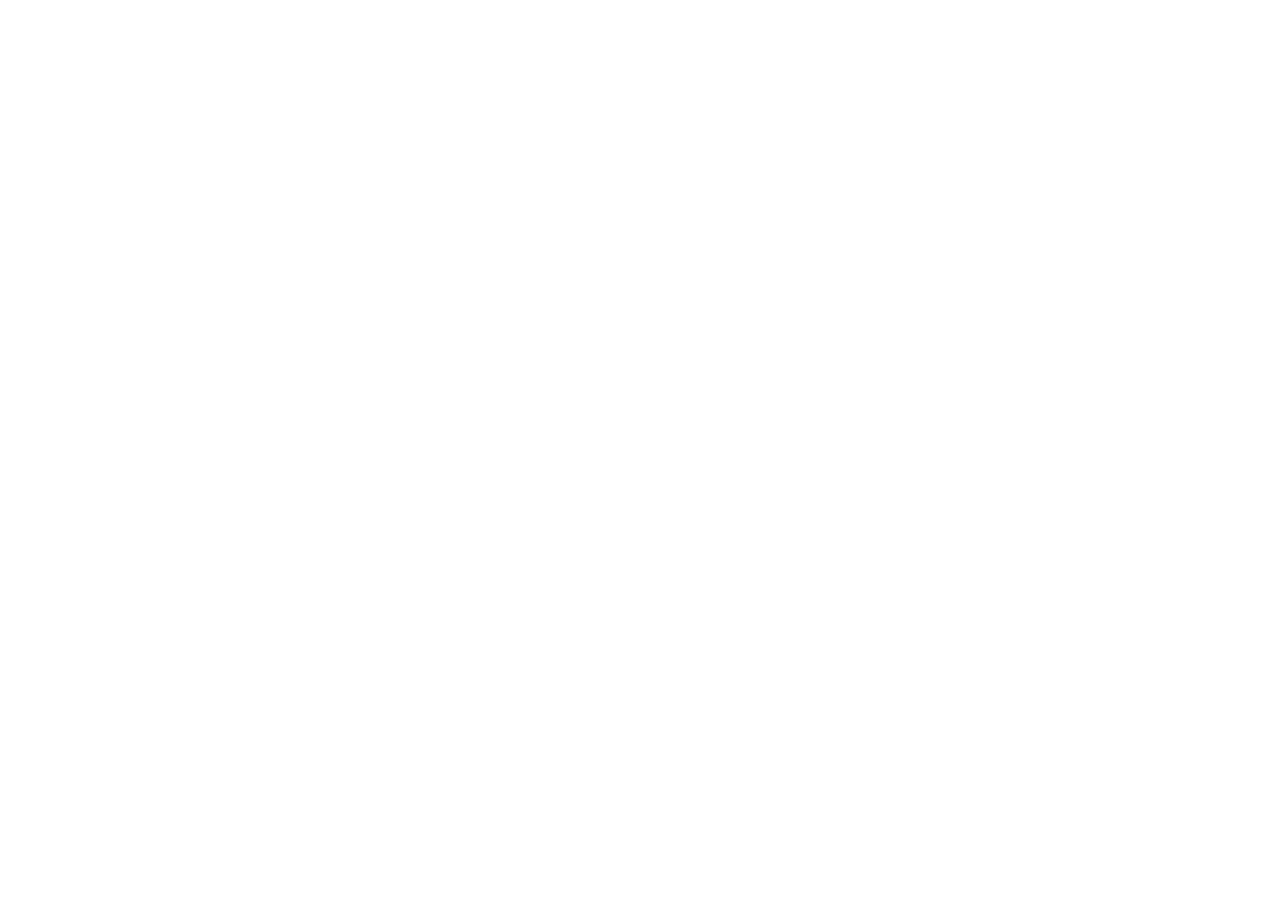
==== index.html @ 534e9201 "Initial commit" ====
<!DOCTYPE html>
<html lang="en">
<head>
  <meta charset="UTF-8">
  <meta name="viewport" content="width=device-width, initial-scale=1.0">
  <title>Aprendendo a aprender</title>
</head>
<body>
  <div class="page">
    <header class="header">

    </header>
    <main class="content">
      <section class="description">
      </section>

      <section class="digits">
      </section>

      <section class="feynman">
      </section>

      <section class="kaufman">
      </section>
    </main>
    <footer class="footer">

    </footer>
  </div>
</body>
</html>
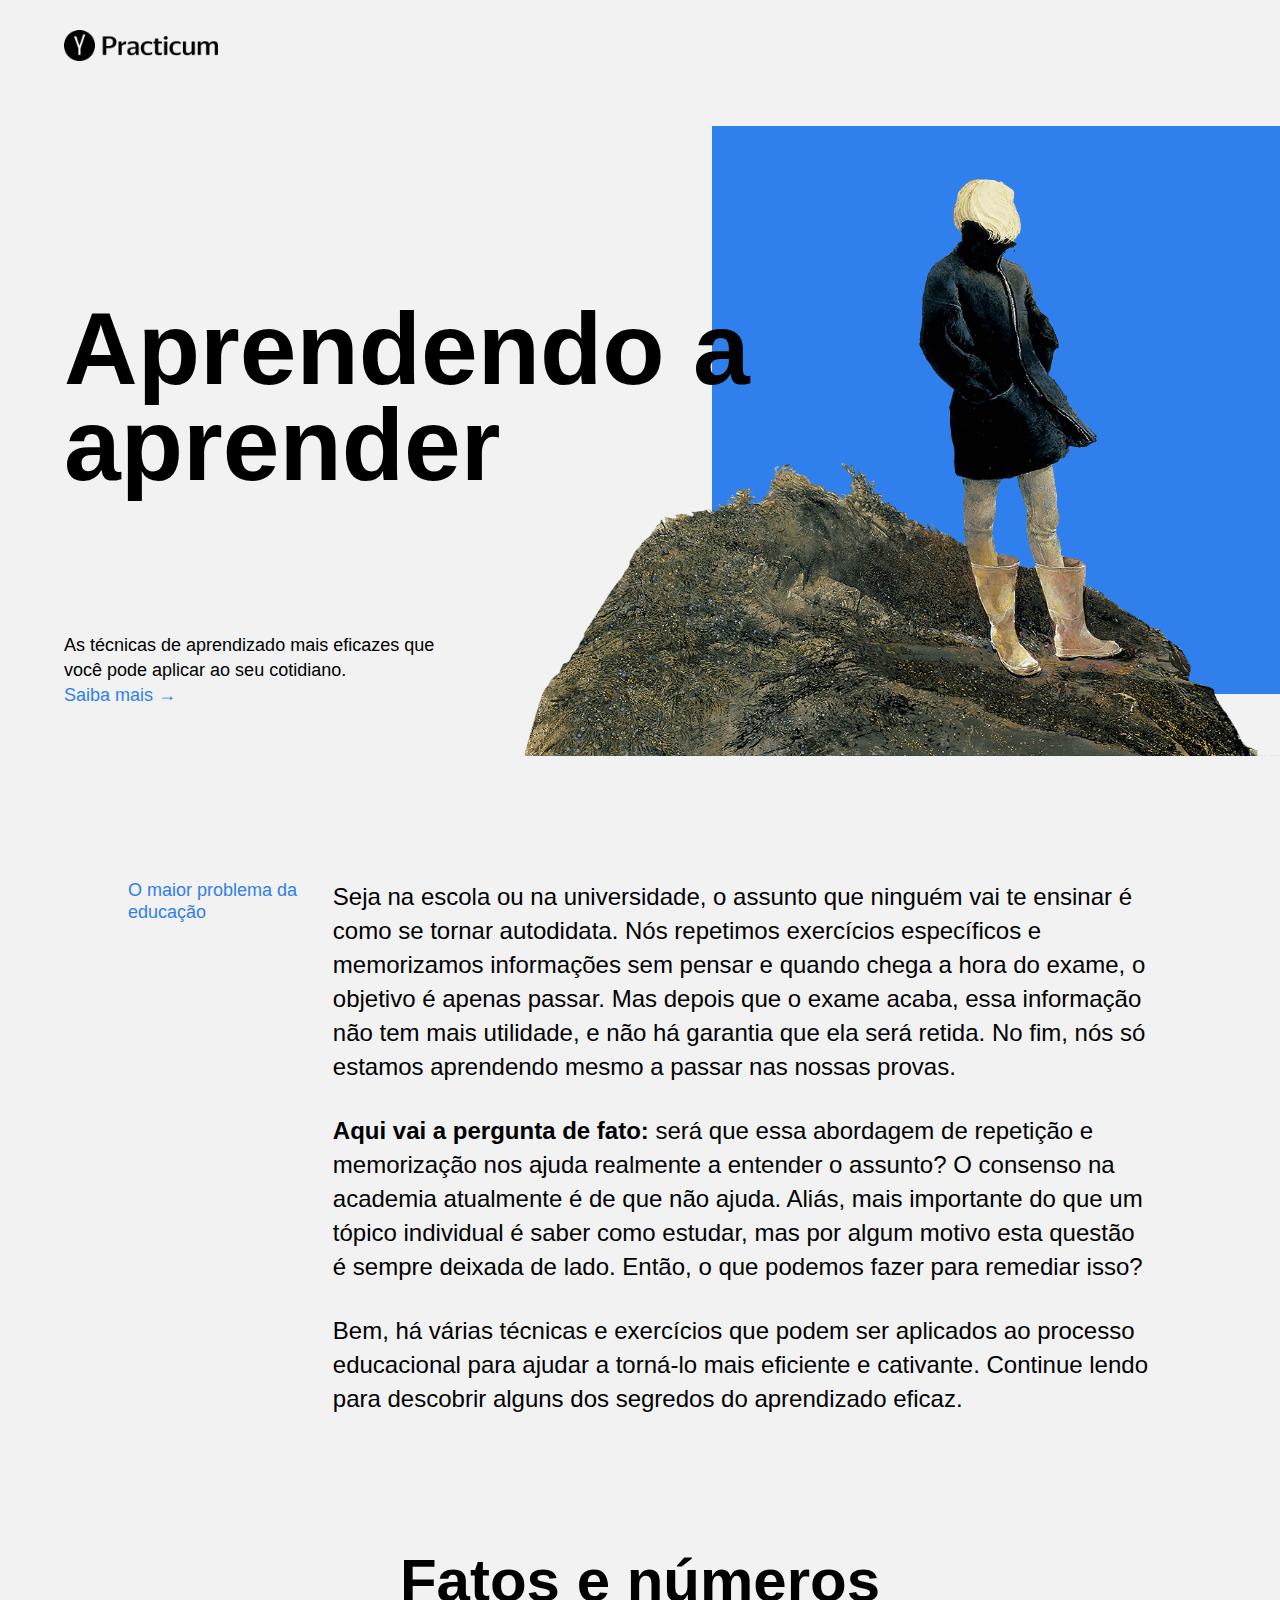
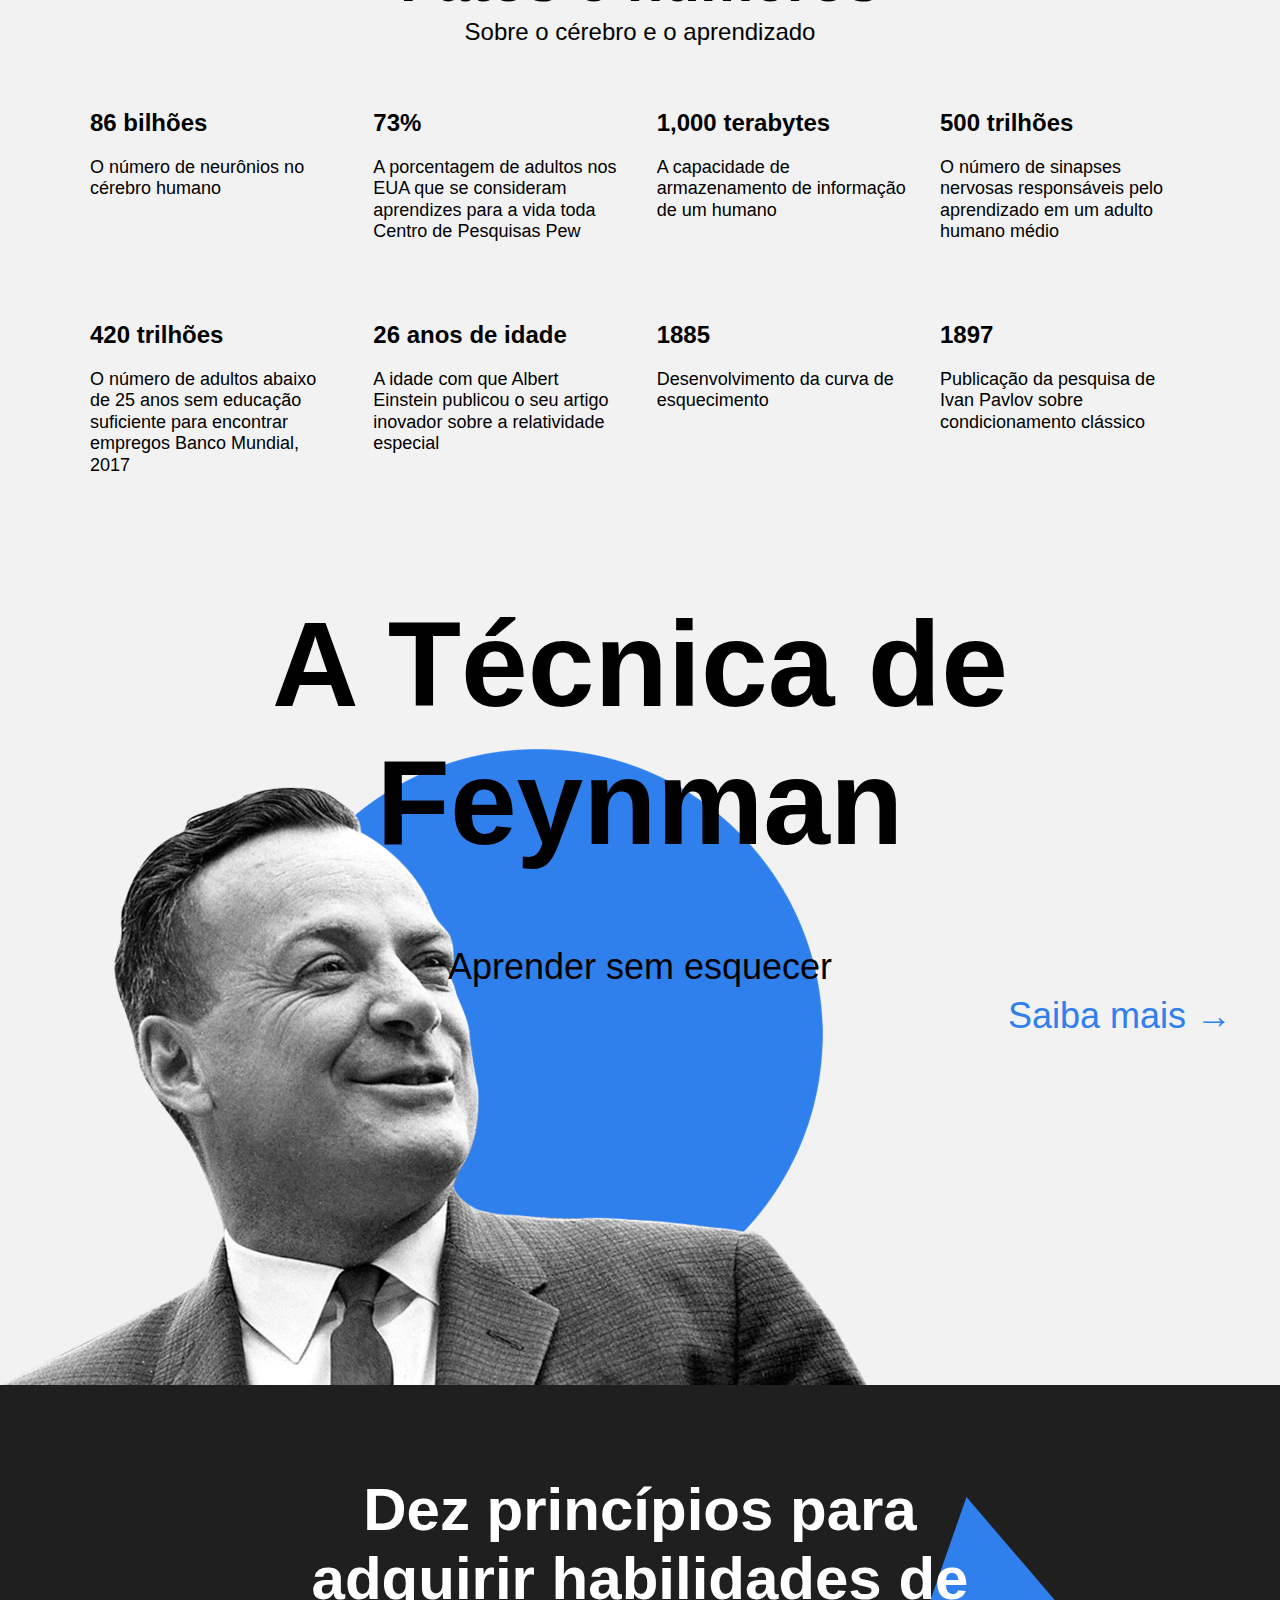
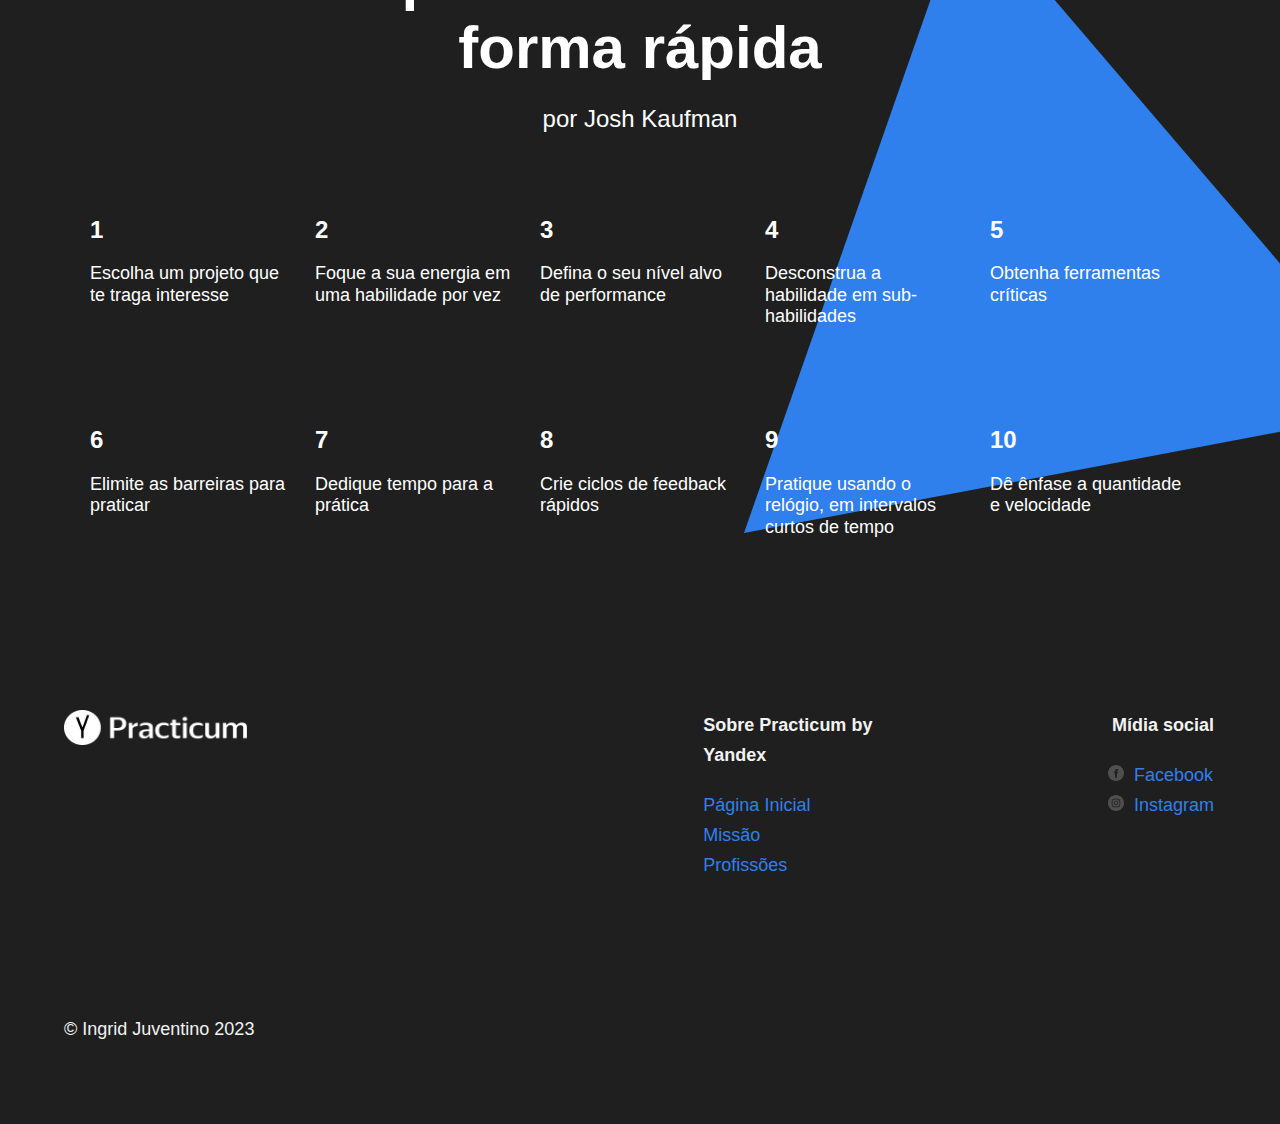
==== commit 7645ebca: "Nova atualização do meu projeto" ====
--- a/index.html
+++ b/index.html
@@ -1,30 +1,152 @@
 <!DOCTYPE html>
-<html lang="en">
+<html lang="pt-br">
 <head>
   <meta charset="UTF-8">
   <meta name="viewport" content="width=device-width, initial-scale=1.0">
+  <link rel="stylesheet" href="./styles/normalize.css">
+  <link rel="stylesheet" href="./styles/style.css">
   <title>Aprendendo a aprender</title>
 </head>
 <body>
   <div class="page">
     <header class="header">
-
+      <img class="logo logo_place_header" src="./images/logo_place_header.png" alt="logo da Practicum">
+      <h1 class="header__title">Aprendendo a aprender</h1>
+      <p class="header__subtitle">As técnicas de aprendizado mais eficazes que você pode aplicar ao seu cotidiano.<br>
+        <a href="#" class="header__link">Saiba mais &#8594;</a></p>
+      <img class="header__main-illustration" src="./images/header-image.png" alt="mulher em pe numa pedra">
+      <div class="header__square-pic"></div>
     </header>
     <main class="content">
       <section class="description">
+        <div class="two-columns">
+          <h4 class="two-columns__brief">O maior problema da educação</h4>
+          <div class="two-columns__main-text">
+            <p class="two-columns__paragraph">Seja na escola ou na universidade, o assunto que ninguém vai te ensinar é como se tornar autodidata. Nós repetimos exercícios específicos e memorizamos informações sem pensar e quando chega a hora do exame, o objetivo é apenas passar. Mas depois que o exame acaba, essa informação não tem mais utilidade, e não há garantia que ela será retida. No fim, nós só estamos aprendendo mesmo a passar nas nossas provas.</p>
+            <p class="two-columns__paragraph"><span class="two-columns__span-accent">Aqui vai a pergunta de fato:</span> será que essa abordagem de repetição e memorização nos ajuda realmente a entender o assunto? O consenso na academia atualmente é de que não ajuda. Aliás, mais importante do que um tópico individual é saber como estudar, mas por algum motivo esta questão é sempre deixada de lado. Então, o que podemos fazer para remediar isso?</p>
+            <p class="two-columns__paragraph">Bem, há várias técnicas e exercícios que podem ser aplicados ao processo educacional para ajudar a torná-lo mais eficiente e cativante. Continue lendo para descobrir alguns dos segredos do aprendizado eficaz.</p>
+          </div>
+        </div>
       </section>
 
-      <section class="digits">
+       <section class="digits">
+        <h2 class="digits__section-title">Fatos e números</h2>
+        <h3 class="digits__section-subtitle">Sobre o cérebro e o aprendizado</h3>
+        <ul class="digits__table">
+          <li class="table__cell">
+            <h3 class="table__heading">86 bilhões</h3>
+            <p class="table__text">O número de neurônios no cérebro humano</p>
+          </li>
+          <li class="table__cell">
+            <h3 class="table__heading">73%</h3>
+            <p class="table__text">A porcentagem de adultos nos EUA que se consideram aprendizes para a vida toda
+              Centro de Pesquisas Pew</p>
+          </li>
+          <li class="table__cell">
+            <h3 class="table__heading">1,000 terabytes</h3>
+            <p class="table__text">A capacidade de armazenamento de informação de um humano</p>
+          </li>
+          <li class="table__cell">
+            <h3 class="table__heading">500 trilhões</h3>
+            <p class="table__text">O número de sinapses nervosas responsáveis pelo aprendizado em um adulto humano médio</p>
+          </li>
+          <li class="table__cell">
+            <h3 class="table__heading">420 trilhões </h3>
+            <p class="table__text">O número de adultos abaixo de 25 anos sem educação suficiente para encontrar empregos
+              Banco Mundial, 2017</p>
+          </li>
+          <li class="table__cell">
+            <h3 class="table__heading">26 anos de idade</h3>
+            <p class="table__text">A idade com que Albert Einstein publicou o seu artigo inovador sobre a relatividade especial</p>
+          </li>
+          <li class="table__cell">
+            <h3 class="table__heading">1885</h3>
+            <p class="table__text">Desenvolvimento da curva de esquecimento</p>
+          </li>
+          <li class="table__cell">
+            <h3 class="table__heading">1897</h3>
+            <p class="table__text">Publicação da pesquisa de Ivan Pavlov sobre condicionamento clássico</p>
+          </li>
+        </ul>
       </section>
 
       <section class="feynman">
+        <h1 class="feynman__title">A Técnica de Feynman</h1>
+        <h2 class="feynman__subtitle">Aprender sem esquecer</h2>
+        <a href="#" class="feynman__link">Saiba mais &#8594;</a>
+        <img class="feynman__image" src="./images/feynman.png" alt="Uma foto do físico quântico Richard Feynman">
       </section>
 
       <section class="kaufman">
+        <h1 class="kaufman-title kaufan-title_theme_dark">Dez princípios para adquirir habilidades de forma rápida</h1>
+        <h2 class="kaufman-subtitle kaufman-subtitle_theme_dark">por Josh Kaufman</h2>
+        <ul class="table table_theme_dark">
+          <li class="table__cell table__cell_theme_dark">
+            <h3 class="table__heading table__heading_theme_dark">1</h3>
+            <p class="table__text table__text_theme_dark">Escolha um projeto que te traga interesse</p>
+          </li>
+          <li class="table__cell table__cell_theme_dark">
+            <h3 class="table__heading table__heading_theme_dark">2</h3>
+            <p class="table__text table__text_theme_dark">Foque a sua energia em uma habilidade por vez</p>
+          </li>
+          <li class="table__cell table__cell_theme_dark">
+            <h3 class="table__heading table__heading_theme_dark">3</h3>
+            <p class="table__text table__text_theme_dark">Defina o seu nível alvo de performance</p>
+          </li>
+          <li class="table__cell table__cell_theme_dark">
+            <h3 class="table__heading table__heading_theme_dark">4</h3>
+            <p class="table__text table__text_theme_dark">Desconstrua a habilidade em sub-habilidades</p>
+          </li>
+          <li class="table__cell table__cell_theme_dark">
+            <h3 class="table__heading table__heading_theme_dark">5</h3>
+            <p class="table__text table__text_theme_dark">Obtenha ferramentas críticas</p>
+          </li>
+          <li class="table__cell table__cell_theme_dark">
+            <h3 class="table__heading table__heading_theme_dark">6</h3>
+            <p class="table__text table__text_theme_dark">Elimite as barreiras para praticar</p>
+          </li>
+          <li class="table__cell table__cell_theme_dark">
+            <h3 class="table__heading table__heading_theme_dark">7</h3>
+            <p class="table__text table__text_theme_dark">Dedique tempo para a prática</p>
+          </li>
+          <li class="table__cell table__cell_theme_dark">
+            <h3 class="table__heading table__heading_theme_dark">8</h3>
+            <p class="table__text table__text_theme_dark">Crie ciclos de feedback rápidos</p>
+          </li>
+          <li class="table__cell table__cell_theme_dark">
+            <h3 class="table__heading table__heading_theme_dark">9</h3>
+            <p class="table__text table__text_theme_dark">Pratique usando o relógio, em intervalos curtos de tempo</p>
+          </li>
+          <li class="table__cell table__cell_theme_dark">
+            <h3 class="table__heading table__heading_theme_dark">10</h3>
+            <p class="table__text table__text_theme_dark">Dê ênfase a quantidade e velocidade</p>
+          </li>
+        </ul>
+        <img class="kaufman-image" src="./images/kaufman-triangle.svg" alt="triangulo azul">
       </section>
     </main>
     <footer class="footer">
-
+        <div class="footer__column footer__column_content_copyright">
+          <img class="logo logo_place_footer" src="images/logo_place_footer.png" alt="logo da Practicum footer"a>
+          <p class="copyrights">&copy; Ingrid Juventino 2023</p>
+        </div>
+        <div class="footer__column footer__column_content_about">
+          <h2 class="footer footer_column-heading">Sobre Practicum by Yandex</h2>
+          <ul class="footer footer_list">
+            <li class="footer__column-link">Página Inicial</li>
+            <li class="footer__column-link">Missão</li>
+            <li class="footer__column-link">Profissões</li>
+          </ul>
+        </div>
+        <div class="footer__column footer__column_content_social">
+          <h2 class="footer footer_column-heading">Mídia social</h2>
+          <ul class="footer footer_list">
+            <li class="footer__column-link"><a class="footer__column-link" href="#">
+              <img class="footer__social-icon" src="./images/facebook_white.svg" alt="facebook icon">Facebook</a></li>
+            <li class="footer__column-link"><a class="footer__column-link" href="#">
+              <img class="footer__social-icon" src="./images/instagram_white.svg" alt="instagram icon">Instagram</a></li>
+          </ul>
+        </div>
     </footer>
   </div>
 </body>
--- a/styles/style.css
+++ b/styles/style.css
@@ -0,0 +1,384 @@
+.page {
+  min-width: 1100px;
+  max-width: 1600px;
+  margin: 0 auto;
+  font-family: 'Helvetica Neue', Arial, sans-serif;
+  background-color: #f2f2f2;
+}
+
+.header {
+  height: 100vh;
+  min-height: 600px;
+  max-height: 756px;
+  display: flex;
+  align-items:center;
+  position: relative;
+}
+
+.logo_place_header{
+  width: 154px;
+  height: 31px;
+  position: absolute;
+  margin-top: 30px;
+  margin-left:64px;
+  z-index: 4;
+  left: 0;
+  top: 0;
+}
+
+.header__title{
+  display: flex;
+  margin-left:64px;
+  margin-bottom: 30px;
+  width: 730px;
+  line-height: 96px;
+  font-size: 102px;
+  align-items: center;
+  font-weight: bold;
+  position: absolute;
+  z-index: 3;
+}
+
+.header__subtitle{
+  width: 388px;
+  margin-left: 64px;
+  bottom: 30px;
+  line-height: 25px;
+  font-size: 18px;
+  font-weight: normal;
+  position: absolute;
+  z-index: 1;
+  }
+
+.header__link {
+  color: #2F80ED;
+  text-decoration: none;
+}
+
+.header__main-illustration{
+  width: 756px;
+  height: 608px;
+  right: 0;
+  bottom: 0;
+  position: absolute;
+  z-index: 1;
+}
+
+.header__square-pic{
+  margin-top: 64px;
+  right: 0;
+  height: 568px;
+  width: 568px;
+  background-color:#2F80ED;
+  position: absolute;
+}
+
+.description {
+  margin: 100px auto;
+  width: 80%;
+  position: relative;
+}
+
+.two-columns {
+  display: flex;
+  justify-content: space-between;
+}
+
+.two-columns__brief{
+  line-height: 1.2;
+  font-size: 18px;
+  font-weight: normal;
+  width: 175px;
+  color: #2F80ED;
+}
+
+.two-columns__main-text{
+  width: 80%;
+  min-width: 784PX;
+}
+
+.two-columns__paragraph{
+  margin-bottom: 30px;
+  line-height: 34px;
+  font-size: 24px;
+  font-weight: normal;
+}
+
+.two-columns__span-accent{
+  line-height: 34px;
+  font-size: 24px;
+  font-weight: bold;
+}
+
+.digits{
+  background-color: #f2f2f2;
+  margin: 100px auto;
+  display: flex;
+  align-items: center;
+  justify-content: center;
+  flex-direction: column;
+}
+
+.digits__section-title{
+  display: flex;
+  text-align: center;
+  margin: auto;
+  width: 60%;
+  line-height: 1.15;
+  font-size: 60px;
+  font-weight: bold;
+  justify-content: center;
+  }
+
+  .digits__section-subtitle{
+    display: flex;
+    width: 60%;
+    margin-top: 20px;
+    line-height: 34px;
+    font-size: 24px;
+    font-weight: normal;
+    margin: auto;
+    justify-content: center;
+  }
+
+  .digits__table{
+    width: 1100px;
+    margin: auto;
+    display: flex;
+    flex-wrap: wrap;
+    justify-content: space-between;
+    padding-left: 0;
+  }
+
+  .digits__section-title{
+    line-height: 1.15;
+    font-size: 60px;
+    font-weight: bold;
+  }
+
+  .table__cell {
+    list-style: none;
+    width: 250px;
+    margin-top: 60px;
+}
+
+  .table__heading{
+    margin-top: 0px;
+    margin-bottom: 20px;
+    line-height: 1.15;
+    font-size: 24px;
+    font-weight: bold;
+  }
+
+  .table__text{
+    line-height: 1.2;
+    font-size: 18px;
+    font-weight: normal;
+  }
+
+  .feynman{
+    height: 790px;
+    margin-top: 100px;
+    position: relative;
+    display: flex;
+    align-items: center;
+    justify-content: flex-start;
+    flex-direction: column;
+    border: 0;
+  }
+
+  .feynman__title{
+    width: 775px;
+    margin: 0px auto 70px;
+    text-align: center;
+    position: relative;
+    line-height: 1.15;
+    font-size: 120px;
+    font-weight: bold;
+    z-index: 3;
+  }
+
+  .feynman__subtitle{
+    line-height: 51px;
+    font-size: 36px;
+    margin-top: 0px;
+    font-weight: normal;
+    text-align: center;
+    position: relative;
+    z-index: 2;
+  }
+
+  .feynman__link{
+    color: #2F80ED;
+    position: absolute;
+    top: 50%;
+    right: 48px;
+    line-height: 51px;
+    font-size: 36px;
+    font-weight: normal;
+    text-decoration: none;
+  }
+
+  .feynman__image{
+    position: absolute;
+    width: 867px;
+    height: 637px;
+    left: 0;
+    bottom: 0;
+  }
+
+  .kaufman{
+    background-color: #1f1f1f;
+    position: relative;
+    display: flex;
+    align-items:center;
+    justify-content: center;
+    flex-direction: column;
+    color: white;
+    overflow: hidden;
+  }
+
+  .kaufan-title_theme_dark{
+    margin-top: 90px;
+    margin-bottom: 0;
+    width: 60%;
+    text-align: center;
+    line-height: 1.15;
+    font-size: 60px;
+    font-weight: bold;
+    z-index: 4;
+  }
+
+  .kaufman-subtitle_theme_dark{
+    text-align: center;
+    width: 60%;
+    margin-top: 20px;
+    margin-bottom: 0;
+    line-height: 34px;
+    font-size: 24px;
+    font-weight: normal;
+    z-index: 3;
+  }
+
+  .table_theme_dark{
+    width: 1100px;
+    margin: 0 auto 90px;
+    display: flex;
+    justify-content: space-between;
+    flex-wrap: wrap;
+    padding-left: 0;
+  }
+
+  .table__cell_theme_dark{
+    list-style: none;
+    width: 200px;
+    margin-top: 80px;
+    z-index: 2;
+  }
+
+  .table__heading_theme_dark{
+    line-height: 1.15;
+    font-size: 24px;
+    font-weight: bold;
+  }
+
+  .table__text_theme_dark{
+    line-height: 1.2;
+    font-size: 18px;
+    font-weight: normal;
+  }
+
+  .kaufman-image{
+    width: 660px;
+    height: 636px;
+    position: absolute;
+    right: -124px;
+    z-index: 1;
+  }
+
+  .footer{
+    background-color: #1f1f1f;
+    color: #f2f2f2;
+    display: flex;
+    position: relative;
+    display: flex;
+  }
+
+  .footer__column{
+    min-height: 350px;
+    display: flex;
+    justify-content: space-between;
+    align-items:center;
+    position: relative;
+    flex-basis: 711px;
+    width: 90%;
+    margin: 64px;
+  }
+
+  .footer__column_content_copyright{
+    display: flex;
+    align-items: flex-start;
+    justify-content: space-between;
+    flex-direction: column;
+  }
+
+  .logo_place_footer{
+    width: 183px;
+    height: 35px;
+  }
+
+  .copyrights{
+    margin: 18px 0;
+    line-height: 25px;
+    font-size: 18px;
+    font-weight: normal;
+  }
+
+  .footer__column_content_about{
+    display: flex;
+    align-items: flex-start;
+    flex-direction: column;
+    position: relative;
+    padding-left: 25%;
+  }
+
+  .footer_column-heading{
+    margin: 0;
+    line-height: 30px;
+    font-size: 18px;
+    font-weight: bold;
+  }
+
+  .footer_list{
+    list-style-type: none;
+    display: flex;
+    flex-direction: column;
+    padding: 0;
+    margin: 20px 0 auto;
+    line-height: 30px;
+    font-size: 18px;
+    font-weight: normal;
+  }
+
+  .footer__column_content_social{
+    display: flex;
+    align-items: flex-end;
+    justify-content:flex-start;
+    text-align: start;
+    flex-direction: column;
+    position: relative;
+    padding-right: 2px;
+  }
+
+  .footer__social-icon{
+    list-style-type: none;
+    width: 16px;
+    height: 16px;
+    padding: 0;
+    margin-right: 10px;
+  }
+
+  .footer__column-link{
+    text-decoration: none;
+    color: #2F80ED;
+  }
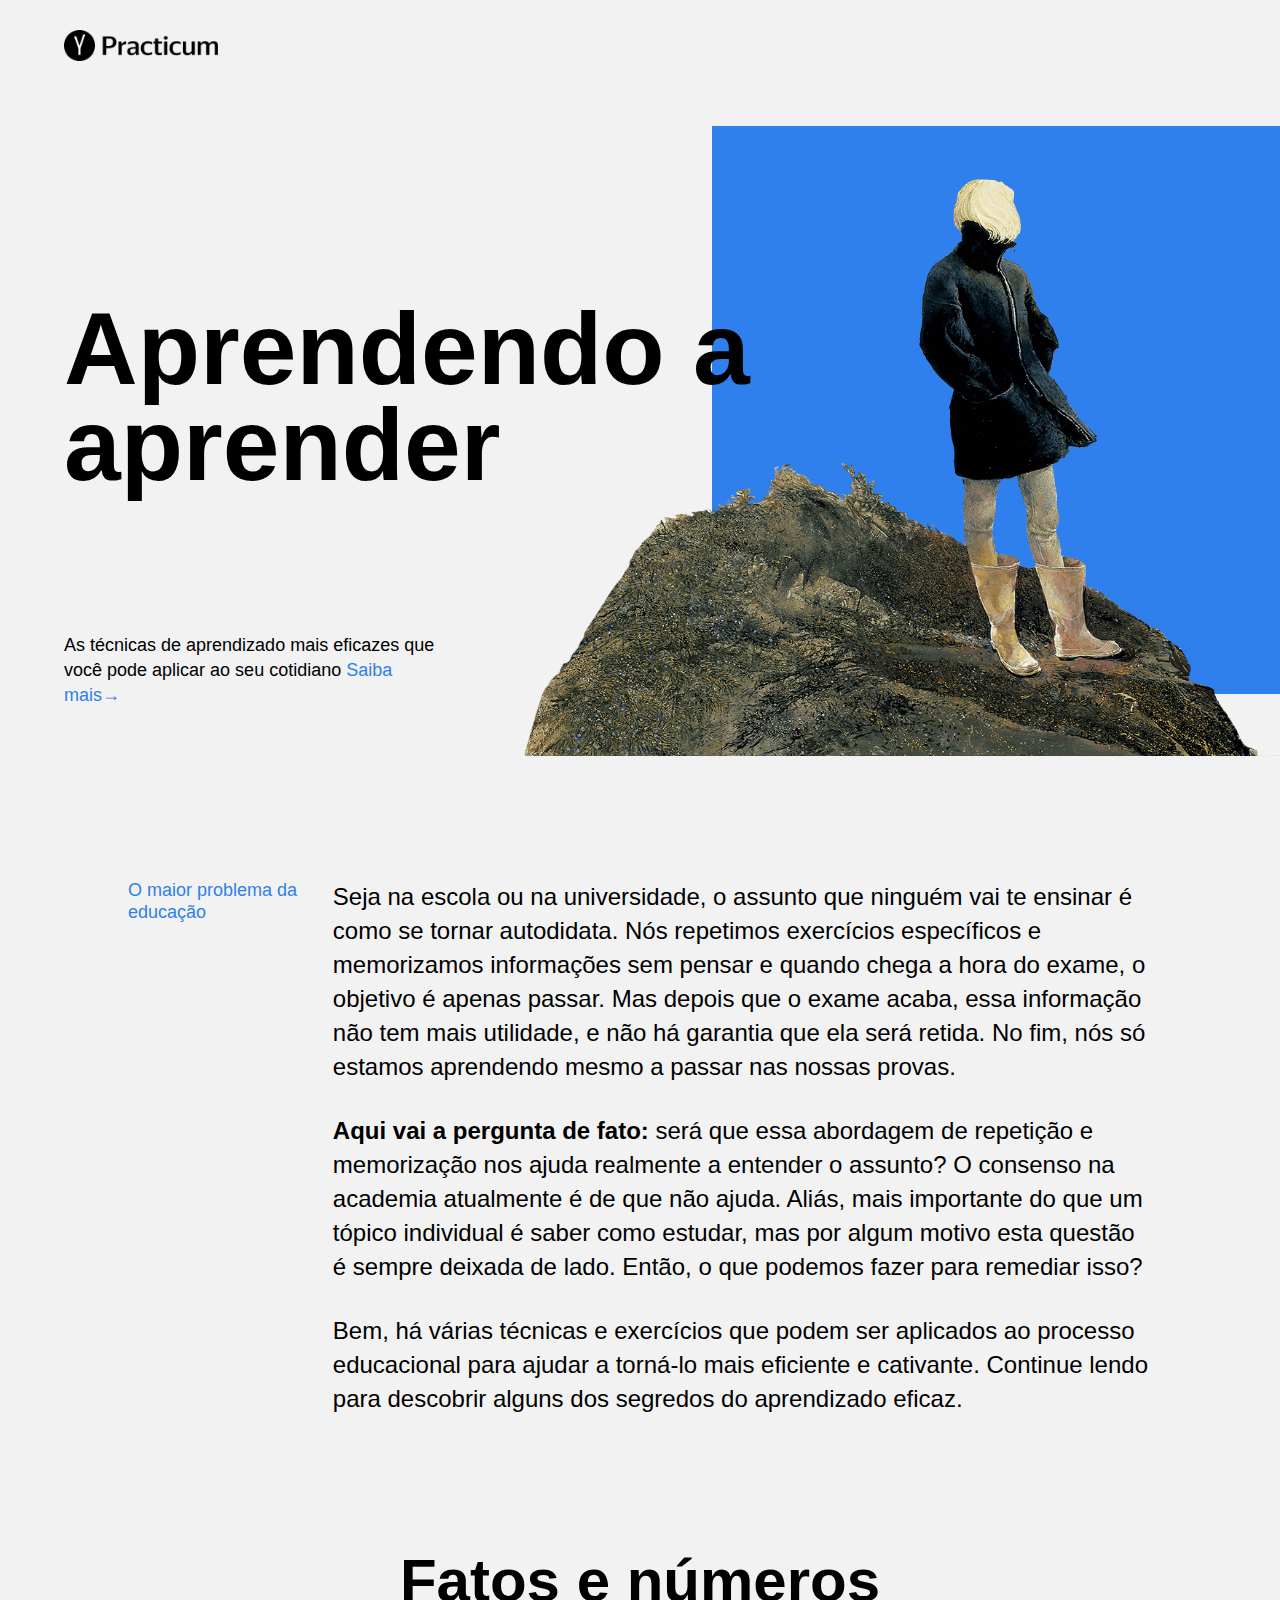
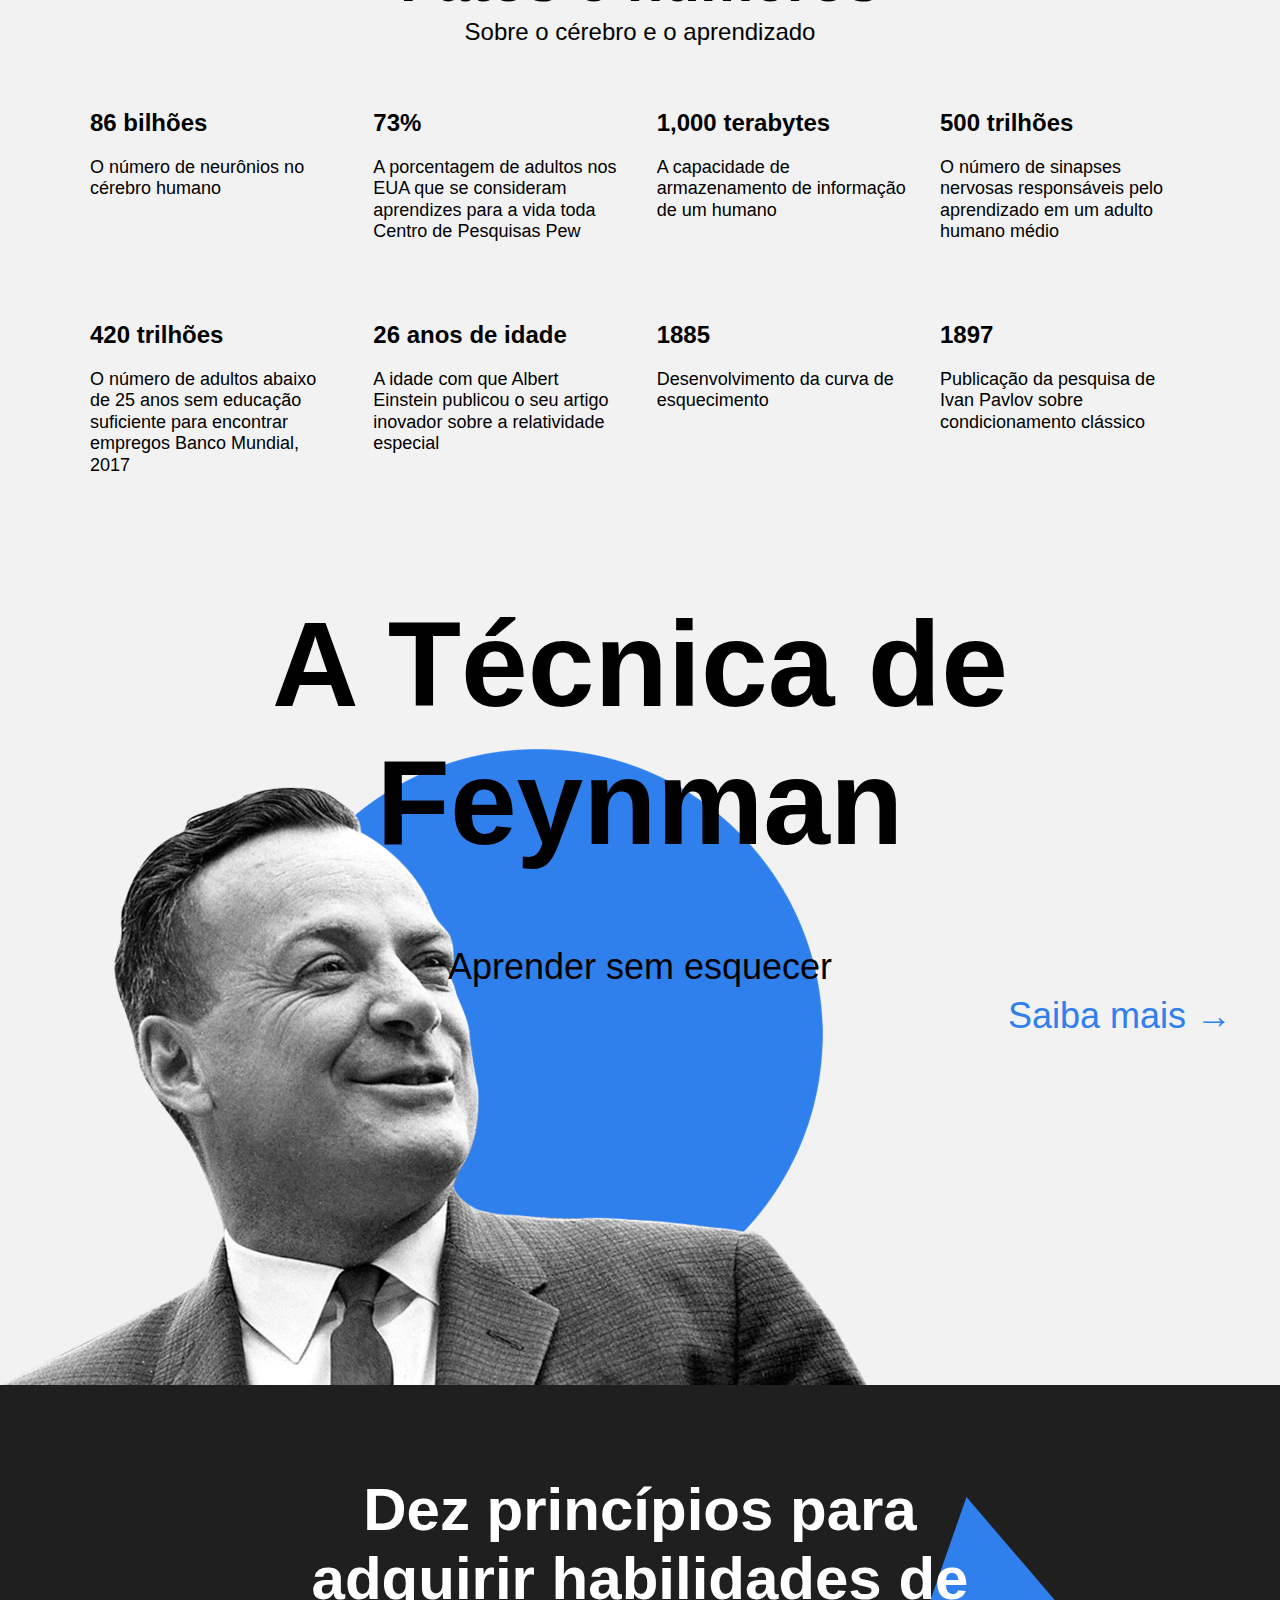
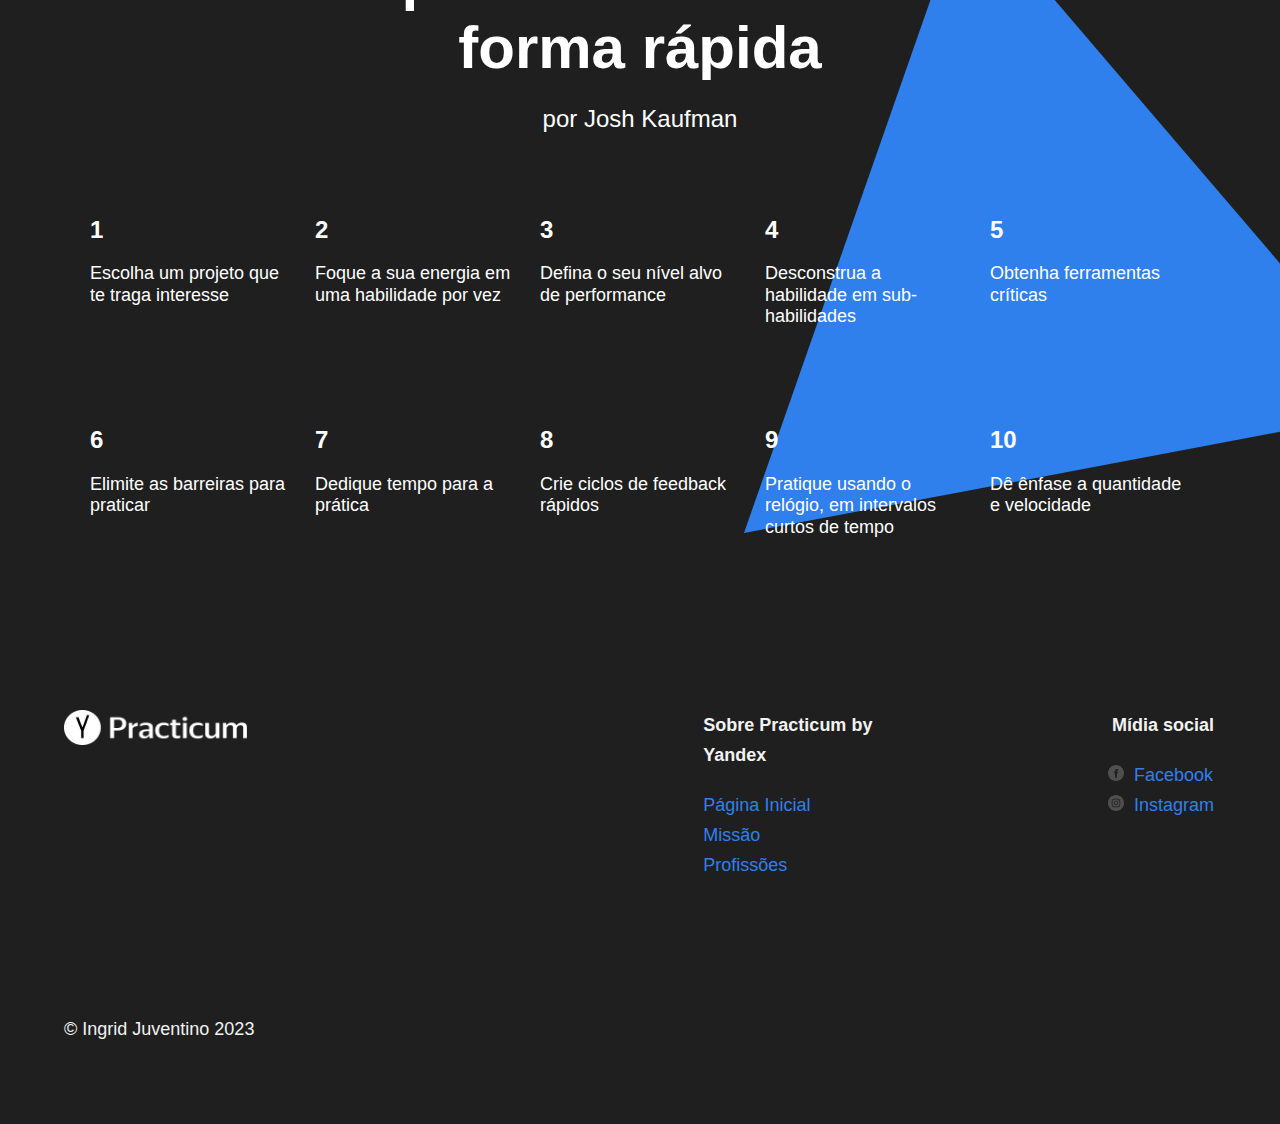
==== commit 7e0792cf: "Nova atualização do meu projeto" ====
--- a/index.html
+++ b/index.html
@@ -12,8 +12,8 @@
     <header class="header">
       <img class="logo logo_place_header" src="./images/logo_place_header.png" alt="logo da Practicum">
       <h1 class="header__title">Aprendendo a aprender</h1>
-      <p class="header__subtitle">As técnicas de aprendizado mais eficazes que você pode aplicar ao seu cotidiano.<br>
-        <a href="#" class="header__link">Saiba mais &#8594;</a></p>
+      <p class="header__subtitle">As técnicas de aprendizado mais eficazes que você pode aplicar ao seu cotidiano
+        <a href="#" class="header__link">Saiba mais&#8594;</a></p>
       <img class="header__main-illustration" src="./images/header-image.png" alt="mulher em pe numa pedra">
       <div class="header__square-pic"></div>
     </header>
--- a/styles/style.css
+++ b/styles/style.css
@@ -94,7 +94,7 @@
 
 .two-columns__main-text{
   width: 80%;
-  min-width: 784PX;
+  min-width: 784px;
 }
 
 .two-columns__paragraph{
@@ -150,12 +150,6 @@
     padding-left: 0;
   }
 
-  .digits__section-title{
-    line-height: 1.15;
-    font-size: 60px;
-    font-weight: bold;
-  }
-
   .table__cell {
     list-style: none;
     width: 250px;
@@ -299,7 +293,6 @@
   .footer{
     background-color: #1f1f1f;
     color: #f2f2f2;
-    display: flex;
     position: relative;
     display: flex;
   }
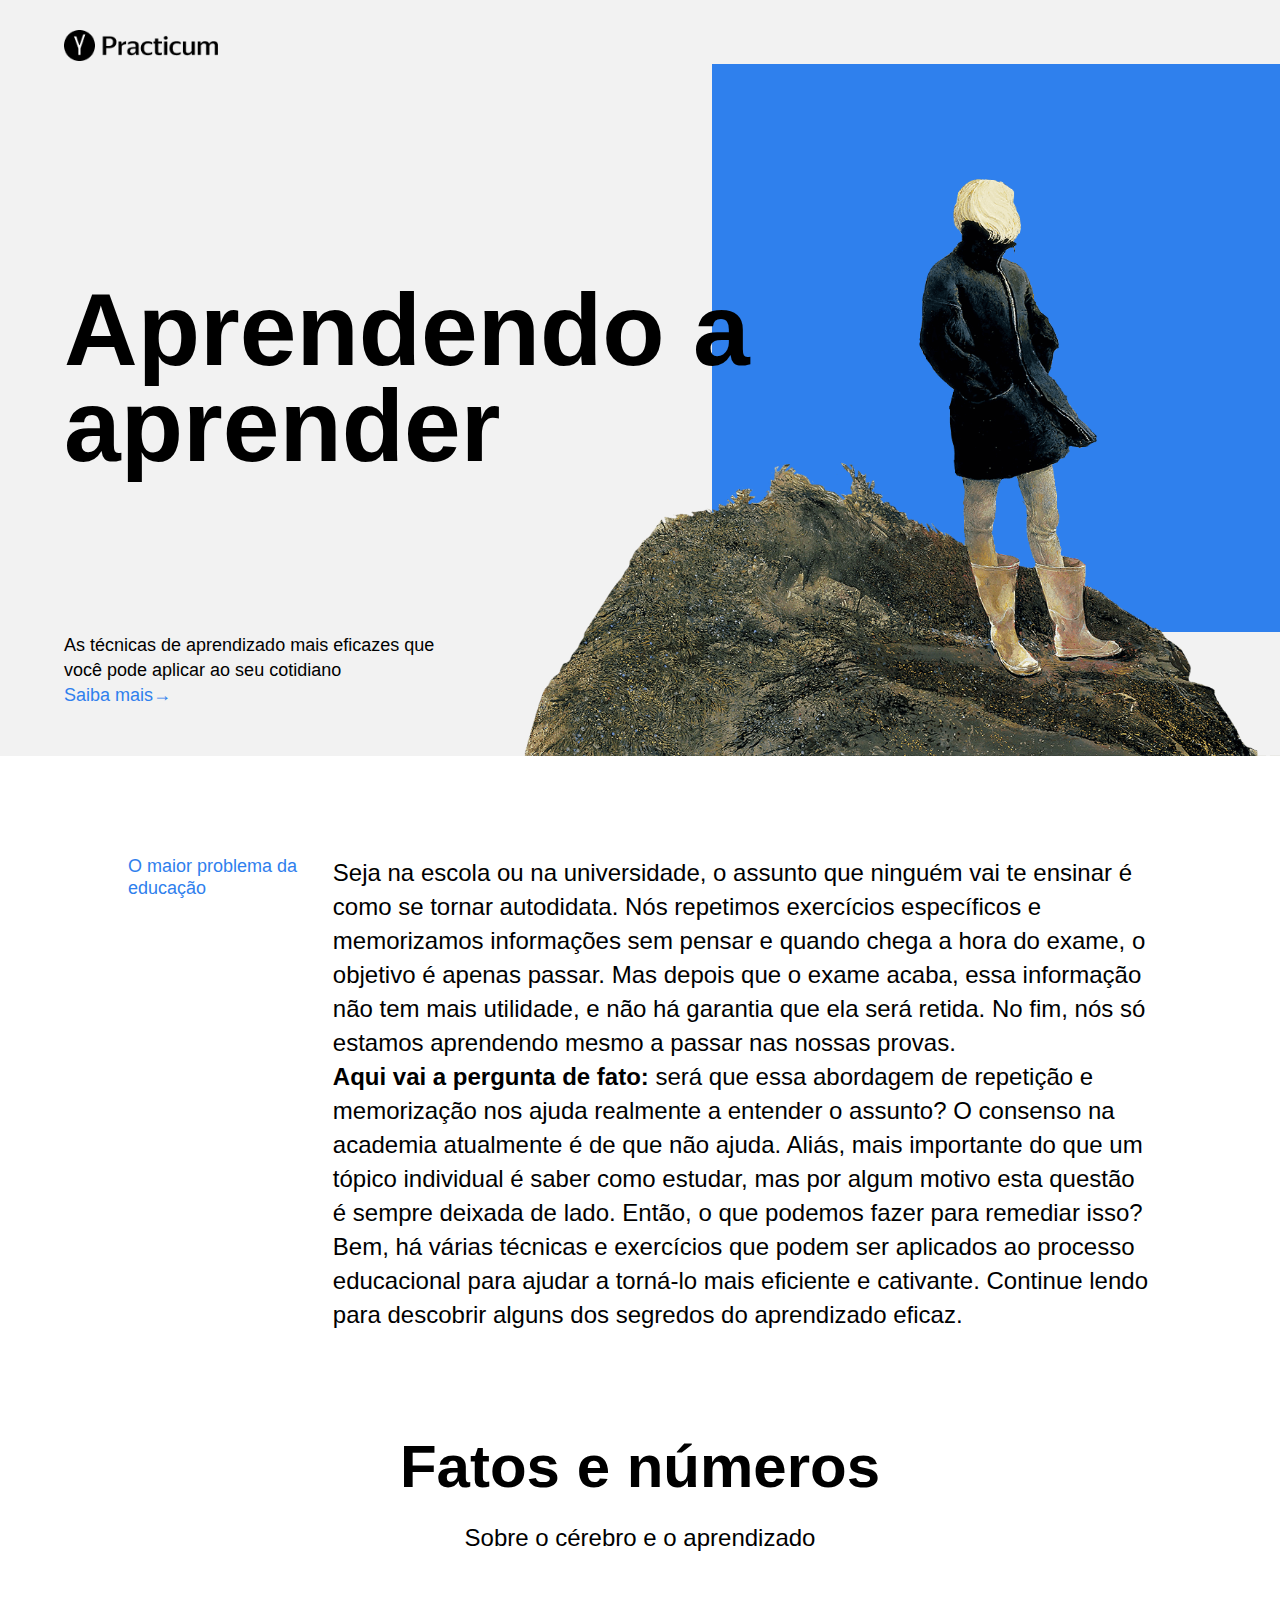
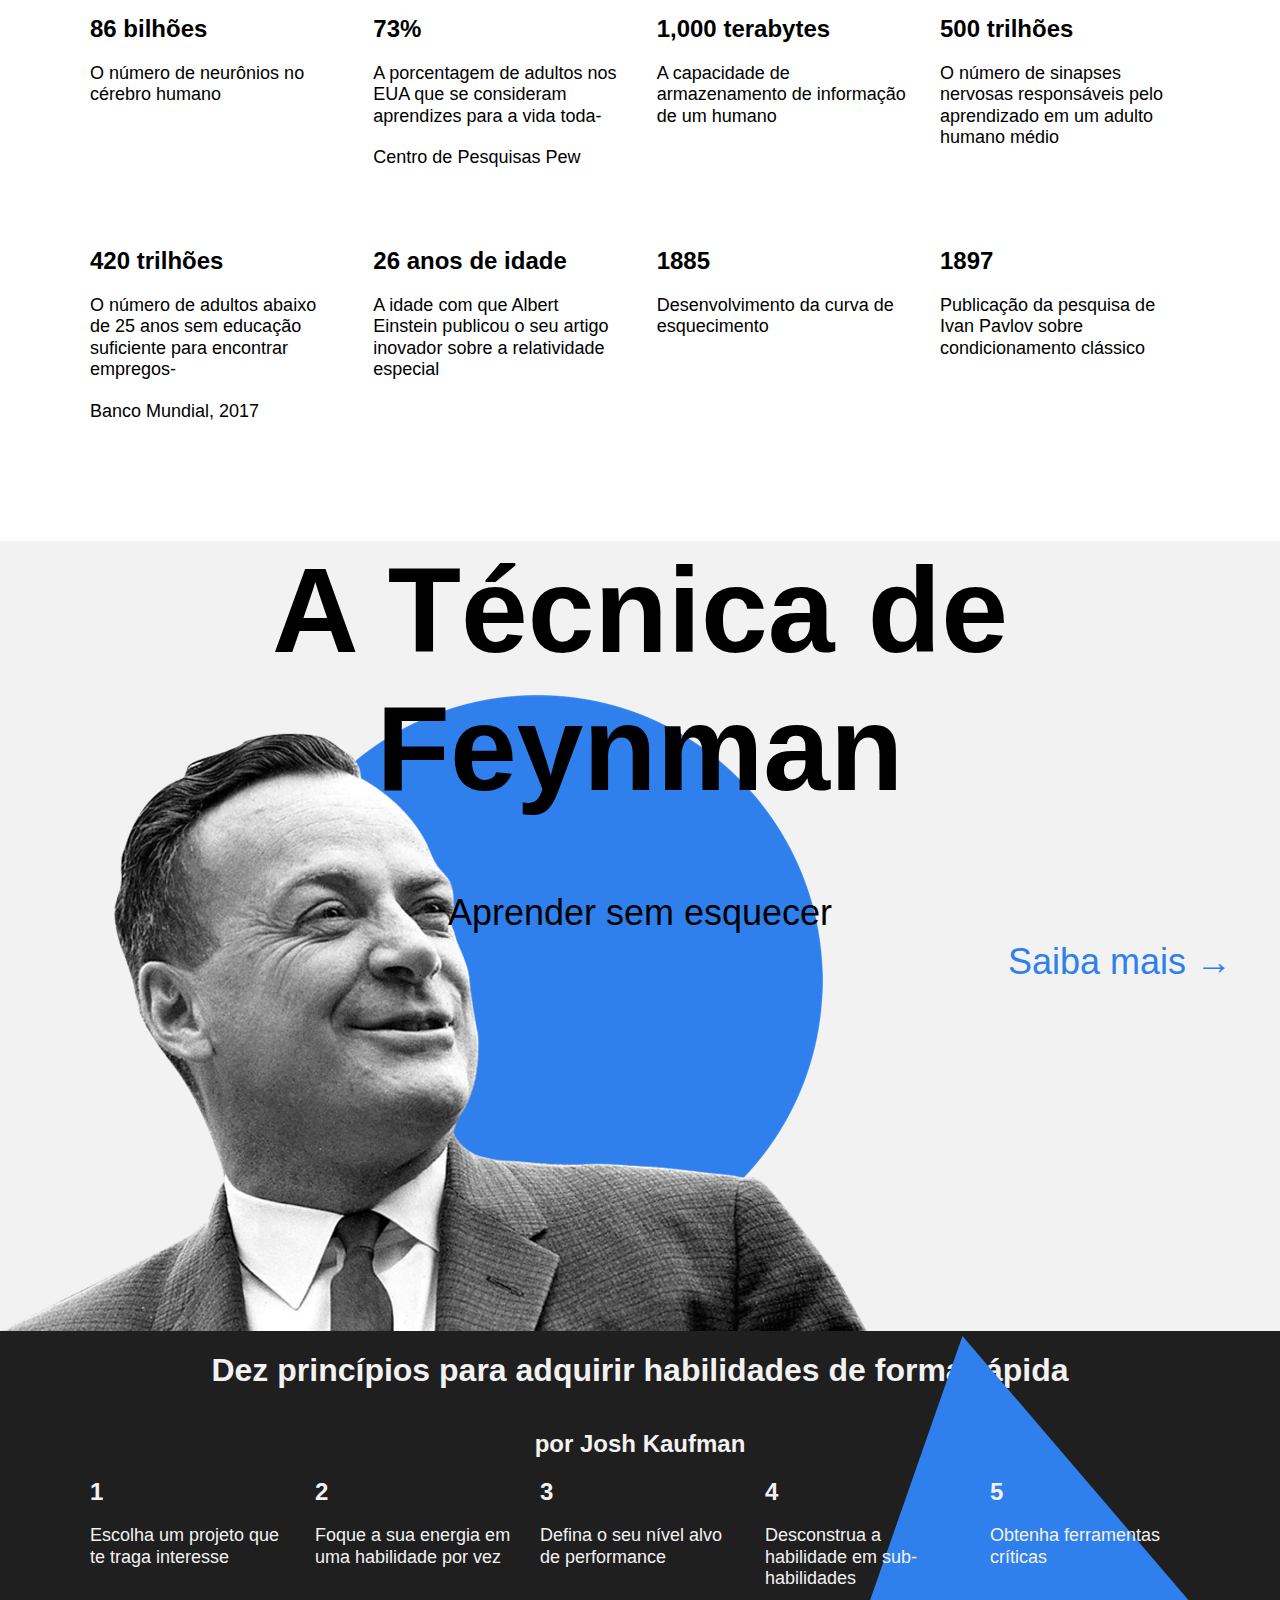
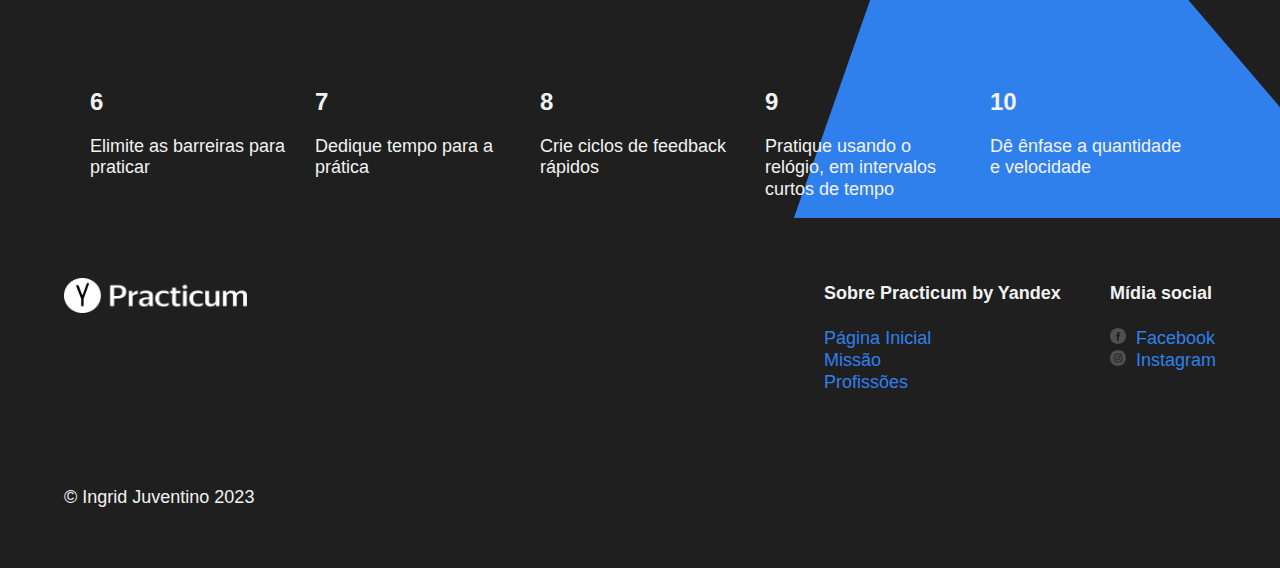
==== commit c437d4db: "Nova atualização do meu projeto" ====
--- a/index.html
+++ b/index.html
@@ -19,28 +19,28 @@
     </header>
     <main class="content">
       <section class="description">
-        <div class="two-columns">
+        <article class="two-columns">
           <h4 class="two-columns__brief">O maior problema da educação</h4>
           <div class="two-columns__main-text">
             <p class="two-columns__paragraph">Seja na escola ou na universidade, o assunto que ninguém vai te ensinar é como se tornar autodidata. Nós repetimos exercícios específicos e memorizamos informações sem pensar e quando chega a hora do exame, o objetivo é apenas passar. Mas depois que o exame acaba, essa informação não tem mais utilidade, e não há garantia que ela será retida. No fim, nós só estamos aprendendo mesmo a passar nas nossas provas.</p>
             <p class="two-columns__paragraph"><span class="two-columns__span-accent">Aqui vai a pergunta de fato:</span> será que essa abordagem de repetição e memorização nos ajuda realmente a entender o assunto? O consenso na academia atualmente é de que não ajuda. Aliás, mais importante do que um tópico individual é saber como estudar, mas por algum motivo esta questão é sempre deixada de lado. Então, o que podemos fazer para remediar isso?</p>
             <p class="two-columns__paragraph">Bem, há várias técnicas e exercícios que podem ser aplicados ao processo educacional para ajudar a torná-lo mais eficiente e cativante. Continue lendo para descobrir alguns dos segredos do aprendizado eficaz.</p>
           </div>
-        </div>
+        </article>
       </section>
 
        <section class="digits">
-        <h2 class="digits__section-title">Fatos e números</h2>
-        <h3 class="digits__section-subtitle">Sobre o cérebro e o aprendizado</h3>
-        <ul class="digits__table">
+        <h2 class="digits-title">Fatos e números</h2>
+        <h3 class="digits-subtitle">Sobre o cérebro e o aprendizado</h3>
+        <ul class="table">
           <li class="table__cell">
             <h3 class="table__heading">86 bilhões</h3>
             <p class="table__text">O número de neurônios no cérebro humano</p>
           </li>
           <li class="table__cell">
             <h3 class="table__heading">73%</h3>
-            <p class="table__text">A porcentagem de adultos nos EUA que se consideram aprendizes para a vida toda
-              Centro de Pesquisas Pew</p>
+            <p class="table__text">A porcentagem de adultos nos EUA que se consideram aprendizes para a vida toda-</p>
+            <p class="table__text">Centro de Pesquisas Pew</p>
           </li>
           <li class="table__cell">
             <h3 class="table__heading">1,000 terabytes</h3>
@@ -52,8 +52,8 @@
           </li>
           <li class="table__cell">
             <h3 class="table__heading">420 trilhões </h3>
-            <p class="table__text">O número de adultos abaixo de 25 anos sem educação suficiente para encontrar empregos
-              Banco Mundial, 2017</p>
+            <p class="table__text">O número de adultos abaixo de 25 anos sem educação suficiente para encontrar empregos-</p>
+            <p class="table__text">Banco Mundial, 2017</p>
           </li>
           <li class="table__cell">
             <h3 class="table__heading">26 anos de idade</h3>
@@ -78,8 +78,8 @@
       </section>
 
       <section class="kaufman">
-        <h1 class="kaufman-title kaufan-title_theme_dark">Dez princípios para adquirir habilidades de forma rápida</h1>
-        <h2 class="kaufman-subtitle kaufman-subtitle_theme_dark">por Josh Kaufman</h2>
+        <h1 class="kaufman__title kaufan__title_theme_dark">Dez princípios para adquirir habilidades de forma rápida</h1>
+        <h2 class="kaufman__subtitle kaufman__subtitle_theme_dark">por Josh Kaufman</h2>
         <ul class="table table_theme_dark">
           <li class="table__cell table__cell_theme_dark">
             <h3 class="table__heading table__heading_theme_dark">1</h3>
@@ -122,31 +122,35 @@
             <p class="table__text table__text_theme_dark">Dê ênfase a quantidade e velocidade</p>
           </li>
         </ul>
-        <img class="kaufman-image" src="./images/kaufman-triangle.svg" alt="triangulo azul">
+        <img class="kaufman__triangle" src="./images/kaufman-triangle.svg" alt="triangulo azul">
       </section>
     </main>
     <footer class="footer">
+      <div class="footer__columns">
         <div class="footer__column footer__column_content_copyright">
           <img class="logo logo_place_footer" src="images/logo_place_footer.png" alt="logo da Practicum footer"a>
-          <p class="copyrights">&copy; Ingrid Juventino 2023</p>
+          <p class="footer__author">&copy; Ingrid Juventino 2023</p>
         </div>
-        <div class="footer__column footer__column_content_about">
-          <h2 class="footer footer_column-heading">Sobre Practicum by Yandex</h2>
-          <ul class="footer footer_list">
-            <li class="footer__column-link">Página Inicial</li>
-            <li class="footer__column-link">Missão</li>
-            <li class="footer__column-link">Profissões</li>
+        <div class="footer__column footer__column-content-about">
+          <h2 class="footer__column-heading">Sobre Practicum by Yandex</h2>
+          <ul class="footer-list">
+            <li><a class="footer__column-link">Página Inicial</a></li>
+            <li><a class="footer__column-link">Missão</a></li>
+            <li><a class="footer__column-link">Profissões</a></li>
           </ul>
         </div>
         <div class="footer__column footer__column_content_social">
-          <h2 class="footer footer_column-heading">Mídia social</h2>
-          <ul class="footer footer_list">
-            <li class="footer__column-link"><a class="footer__column-link" href="#">
-              <img class="footer__social-icon" src="./images/facebook_white.svg" alt="facebook icon">Facebook</a></li>
-            <li class="footer__column-link"><a class="footer__column-link" href="#">
-              <img class="footer__social-icon" src="./images/instagram_white.svg" alt="instagram icon">Instagram</a></li>
+          <h2 class="footer__column-heading">Mídia social</h2>
+          <ul class="footer-list">
+            <li><a class="footer__column-link" href="#">
+              <img class="footer__social-icon" src="./images/facebook_white.svg" alt="facebook icon">Facebook</a>
+            </li>
+            <li><a class="footer__column-link" href="#">
+              <img class="footer__social-icon" src="./images/instagram_white.svg" alt="instagram icon">Instagram</a>
+            </li>
           </ul>
         </div>
+      </div>
     </footer>
   </div>
 </body>
--- a/styles/style.css
+++ b/styles/style.css
@@ -1,58 +1,55 @@
-.page {
+.page{
   min-width: 1100px;
   max-width: 1600px;
   margin: 0 auto;
   font-family: 'Helvetica Neue', Arial, sans-serif;
-  background-color: #f2f2f2;
-}
-
-.header {
+}
+
+.header{
   height: 100vh;
   min-height: 600px;
   max-height: 756px;
   display: flex;
-  align-items:center;
   position: relative;
+  background-color: #f2f2f2;
+  overflow: auto;
 }
 
 .logo_place_header{
   width: 154px;
   height: 31px;
   position: absolute;
-  margin-top: 30px;
-  margin-left:64px;
-  z-index: 4;
-  left: 0;
-  top: 0;
+  z-index: 2;
+  top: 30px;
+  left: 64px;
 }
 
 .header__title{
   display: flex;
-  margin-left:64px;
-  margin-bottom: 30px;
+  margin: 0 0 0 64px;
   width: 730px;
   line-height: 96px;
   font-size: 102px;
-  align-items: center;
   font-weight: bold;
-  position: absolute;
+  align-self: center;
   z-index: 3;
 }
 
 .header__subtitle{
   width: 388px;
-  margin-left: 64px;
+  left: 64px;
   bottom: 30px;
   line-height: 25px;
   font-size: 18px;
   font-weight: normal;
   position: absolute;
-  z-index: 1;
+  z-index: 3;
   }
 
 .header__link {
   color: #2F80ED;
   text-decoration: none;
+  display: flex;
 }
 
 .header__main-illustration{
@@ -65,7 +62,7 @@
 }
 
 .header__square-pic{
-  margin-top: 64px;
+  top: 64px;
   right: 0;
   height: 568px;
   width: 568px;
@@ -74,12 +71,14 @@
 }
 
 .description {
-  margin: 100px auto;
+  margin: 100px 0;
+  display: flex;
+  justify-content: center;
+  align-items: center;
+}
+
+.two-columns{
   width: 80%;
-  position: relative;
-}
-
-.two-columns {
   display: flex;
   justify-content: space-between;
 }
@@ -88,6 +87,7 @@
   line-height: 1.2;
   font-size: 18px;
   font-weight: normal;
+  margin: 0;
   width: 175px;
   color: #2F80ED;
 }
@@ -95,10 +95,13 @@
 .two-columns__main-text{
   width: 80%;
   min-width: 784px;
+  display: flex;
+  flex-direction: column;
+  gap: auto;
 }
 
 .two-columns__paragraph{
-  margin-bottom: 30px;
+  margin:0;
   line-height: 34px;
   font-size: 24px;
   font-weight: normal;
@@ -111,54 +114,48 @@
 }
 
 .digits{
-  background-color: #f2f2f2;
-  margin: 100px auto;
+  margin-bottom: 100px;
   display: flex;
   align-items: center;
   justify-content: center;
   flex-direction: column;
 }
 
-.digits__section-title{
-  display: flex;
+.digits-title{
   text-align: center;
-  margin: auto;
+  margin: 0 0 20px 0;
   width: 60%;
   line-height: 1.15;
   font-size: 60px;
   font-weight: bold;
-  justify-content: center;
-  }
-
-  .digits__section-subtitle{
-    display: flex;
+  }
+
+  .digits-subtitle{
+    text-align: center;
     width: 60%;
-    margin-top: 20px;
     line-height: 34px;
     font-size: 24px;
     font-weight: normal;
-    margin: auto;
-    justify-content: center;
-  }
-
-  .digits__table{
+    margin: 0;
+  }
+
+  .table{
     width: 1100px;
-    margin: auto;
-    display: flex;
+    margin: 60px 0 0 0;
     flex-wrap: wrap;
+    display: flex;
+    row-gap: 60px;
     justify-content: space-between;
-    padding-left: 0;
-  }
-
-  .table__cell {
+    padding: 0;
+  }
+
+  .table__cell{
     list-style: none;
     width: 250px;
-    margin-top: 60px;
 }
 
   .table__heading{
-    margin-top: 0px;
-    margin-bottom: 20px;
+    margin: 0;
     line-height: 1.15;
     font-size: 24px;
     font-weight: bold;
@@ -168,9 +165,11 @@
     line-height: 1.2;
     font-size: 18px;
     font-weight: normal;
+    margin-top: 20px;
   }
 
   .feynman{
+    background-color: #f2f2f2;
     height: 790px;
     margin-top: 100px;
     position: relative;
@@ -183,7 +182,7 @@
 
   .feynman__title{
     width: 775px;
-    margin: 0px auto 70px;
+    margin: 0 0 70px 0;
     text-align: center;
     position: relative;
     line-height: 1.15;
@@ -195,10 +194,9 @@
   .feynman__subtitle{
     line-height: 51px;
     font-size: 36px;
-    margin-top: 0px;
+    margin: 0px;
     font-weight: normal;
     text-align: center;
-    position: relative;
     z-index: 2;
   }
 
@@ -228,91 +226,69 @@
     align-items:center;
     justify-content: center;
     flex-direction: column;
-    color: white;
     overflow: hidden;
   }
 
-  .kaufan-title_theme_dark{
-    margin-top: 90px;
-    margin-bottom: 0;
-    width: 60%;
-    text-align: center;
-    line-height: 1.15;
-    font-size: 60px;
-    font-weight: bold;
+  .kaufan__title_theme_dark{
+    color: #f2f2f2;
+  }
+
+  .kaufman__subtitle_theme_dark{
+    color: #f2f2f2;
+  }
+
+  .table_theme_dark{
+    margin-top: 0;
+    row-gap: 80px;
     z-index: 4;
   }
 
-  .kaufman-subtitle_theme_dark{
-    text-align: center;
-    width: 60%;
-    margin-top: 20px;
-    margin-bottom: 0;
-    line-height: 34px;
-    font-size: 24px;
-    font-weight: normal;
-    z-index: 3;
-  }
-
-  .table_theme_dark{
-    width: 1100px;
-    margin: 0 auto 90px;
-    display: flex;
-    justify-content: space-between;
-    flex-wrap: wrap;
-    padding-left: 0;
-  }
-
   .table__cell_theme_dark{
-    list-style: none;
     width: 200px;
-    margin-top: 80px;
-    z-index: 2;
   }
 
   .table__heading_theme_dark{
-    line-height: 1.15;
-    font-size: 24px;
-    font-weight: bold;
+    color: #f2f2f2;
+    z-index:4;
   }
 
   .table__text_theme_dark{
-    line-height: 1.2;
-    font-size: 18px;
-    font-weight: normal;
-  }
-
-  .kaufman-image{
+    color: #f2f2f2;
+    z-index:4;
+  }
+
+  .kaufman__triangle{
     width: 660px;
     height: 636px;
     position: absolute;
-    right: -124px;
-    z-index: 1;
+    right: -120px;
+    top: 5px;
+    z-index: 0;
   }
 
   .footer{
     background-color: #1f1f1f;
-    color: #f2f2f2;
-    position: relative;
-    display: flex;
+    display: flex;
+    padding: 60px 0 40px 0;
+    box-sizing: border-box;
+    min-height: 350px;
+    justify-content: space-around;
+  }
+
+  .footer__columns{
+    display: flex;
+    justify-content: space-between;
+    width: 90%;
   }
 
   .footer__column{
-    min-height: 350px;
-    display: flex;
+    display: flex;
+    flex-direction: column;
+  }
+
+  .footer__column_content_copyright{
     justify-content: space-between;
-    align-items:center;
-    position: relative;
     flex-basis: 711px;
-    width: 90%;
-    margin: 64px;
-  }
-
-  .footer__column_content_copyright{
-    display: flex;
-    align-items: flex-start;
-    justify-content: space-between;
-    flex-direction: column;
   }
 
   .logo_place_footer{
@@ -320,58 +296,46 @@
     height: 35px;
   }
 
-  .copyrights{
+  .footer__author{
     margin: 18px 0;
     line-height: 25px;
     font-size: 18px;
     font-weight: normal;
-  }
-
-  .footer__column_content_about{
-    display: flex;
-    align-items: flex-start;
-    flex-direction: column;
-    position: relative;
-    padding-left: 25%;
-  }
-
-  .footer_column-heading{
+    color: #f2f2f2;
+  }
+
+  .footer__column-content-about{
+    row-gap: 20px;
+  }
+
+  .footer__column-heading{
+    color: #f2f2f2;
     margin: 0;
     line-height: 30px;
     font-size: 18px;
     font-weight: bold;
   }
 
-  .footer_list{
+  .footer-list{
     list-style-type: none;
-    display: flex;
-    flex-direction: column;
     padding: 0;
-    margin: 20px 0 auto;
-    line-height: 30px;
-    font-size: 18px;
-    font-weight: normal;
+    margin: 0;
   }
 
   .footer__column_content_social{
-    display: flex;
-    align-items: flex-end;
-    justify-content:flex-start;
-    text-align: start;
-    flex-direction: column;
-    position: relative;
-    padding-right: 2px;
+    row-gap: 20px;
   }
 
   .footer__social-icon{
-    list-style-type: none;
     width: 16px;
     height: 16px;
-    padding: 0;
     margin-right: 10px;
   }
 
   .footer__column-link{
+    line-height: 1.2;
+    font-size: 18px;
+    font-weight: normal;
     text-decoration: none;
     color: #2F80ED;
   }
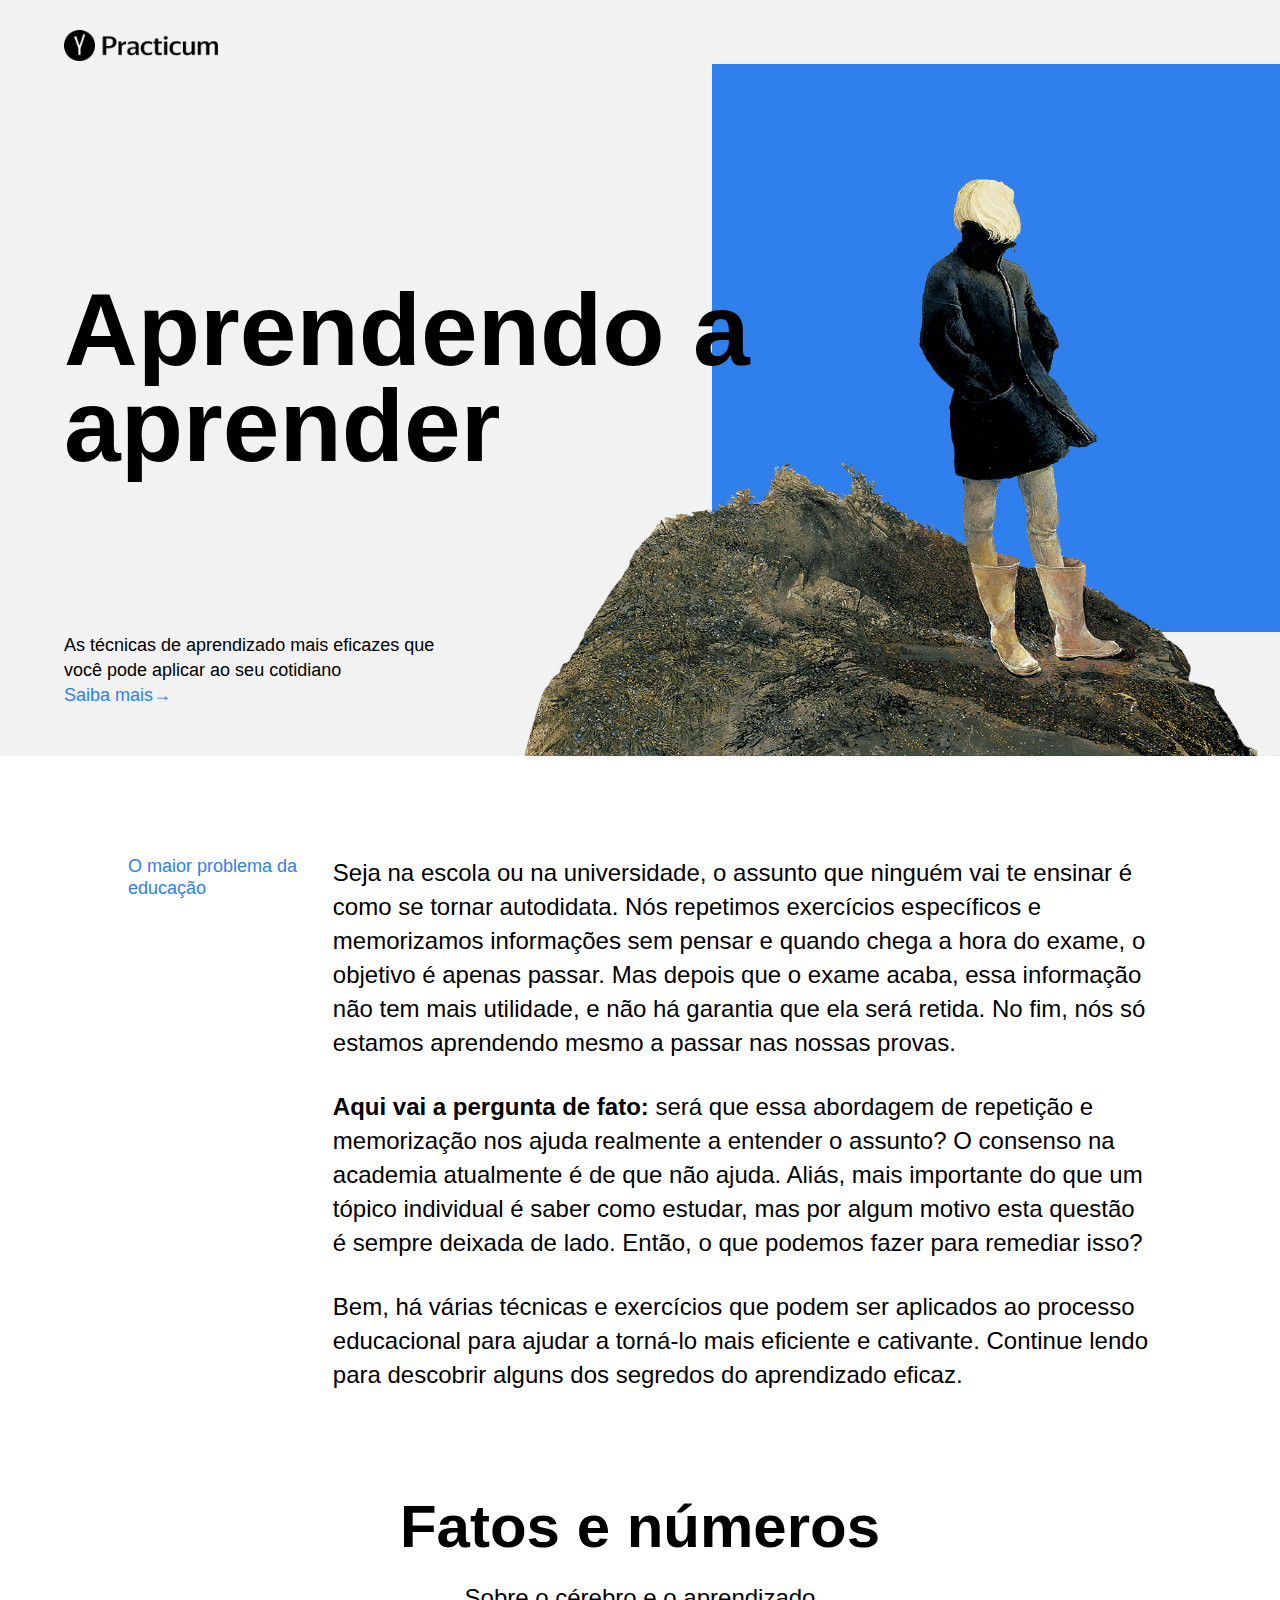
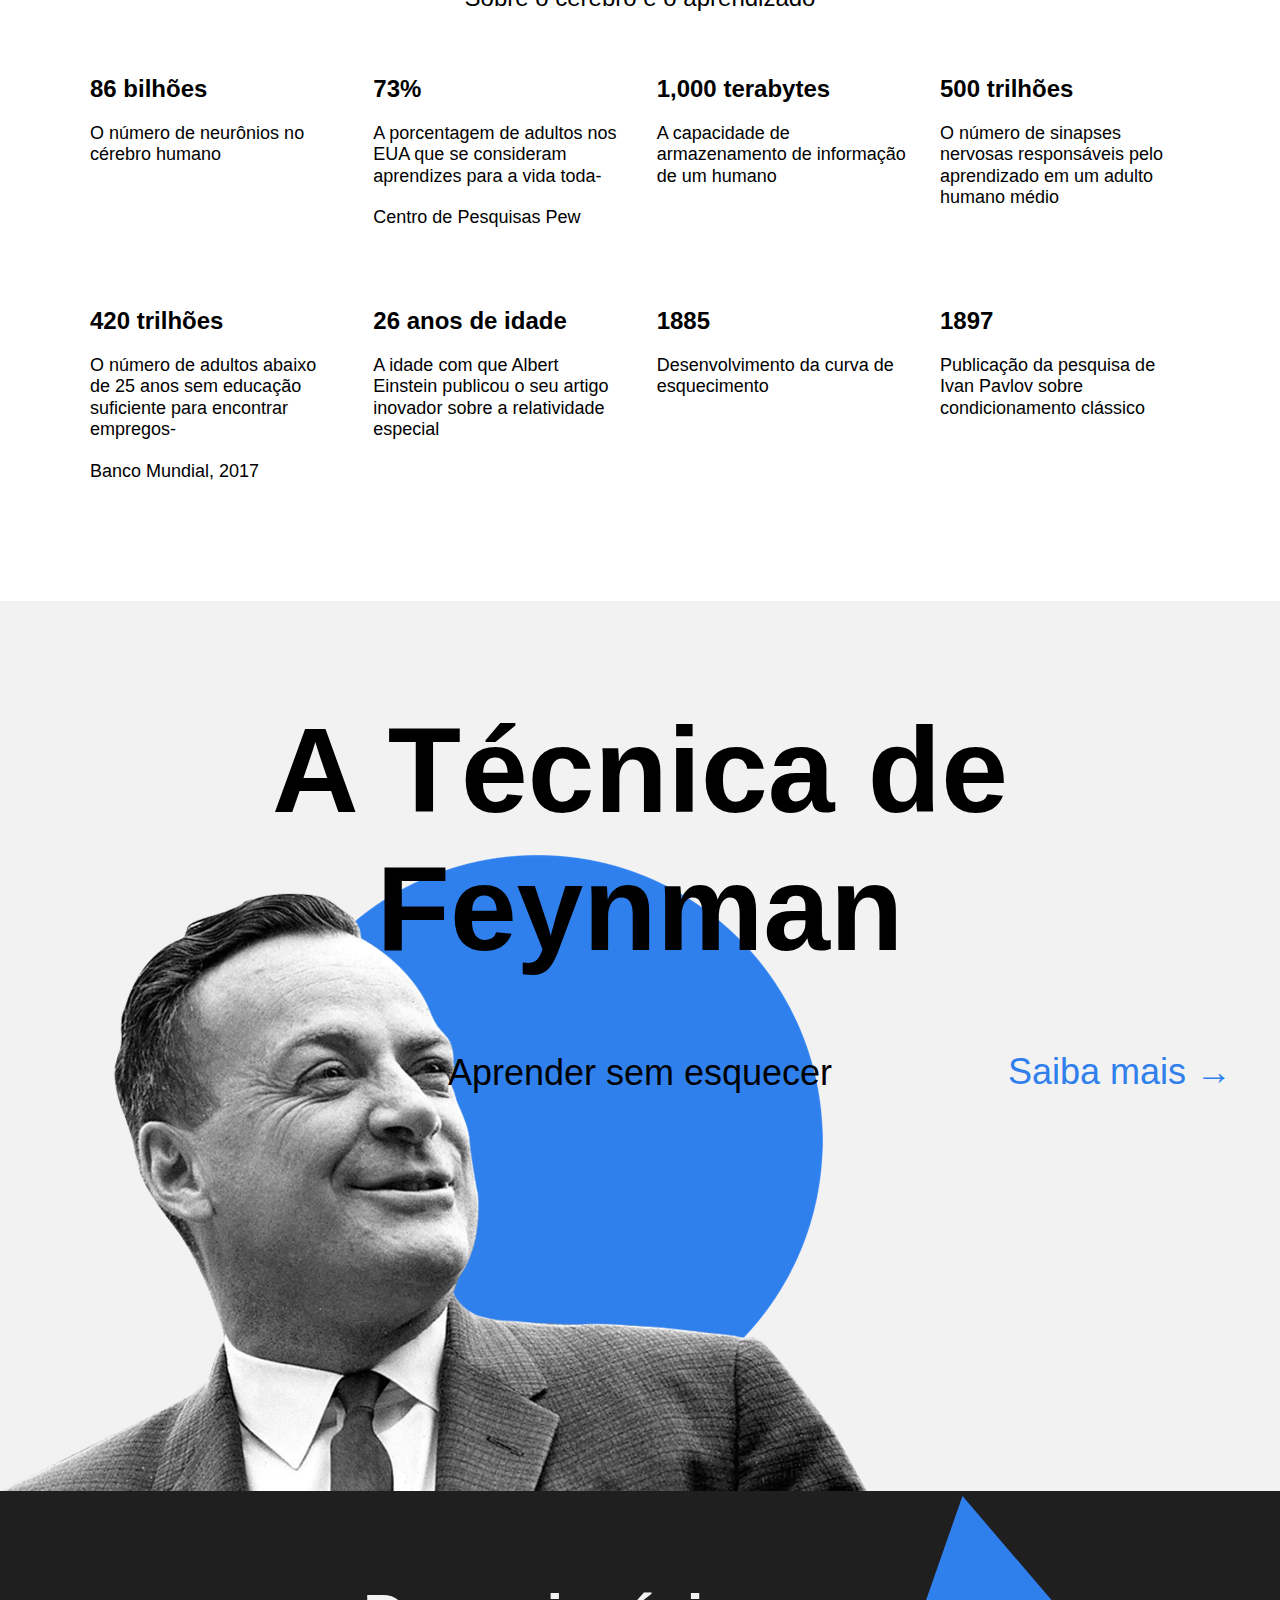
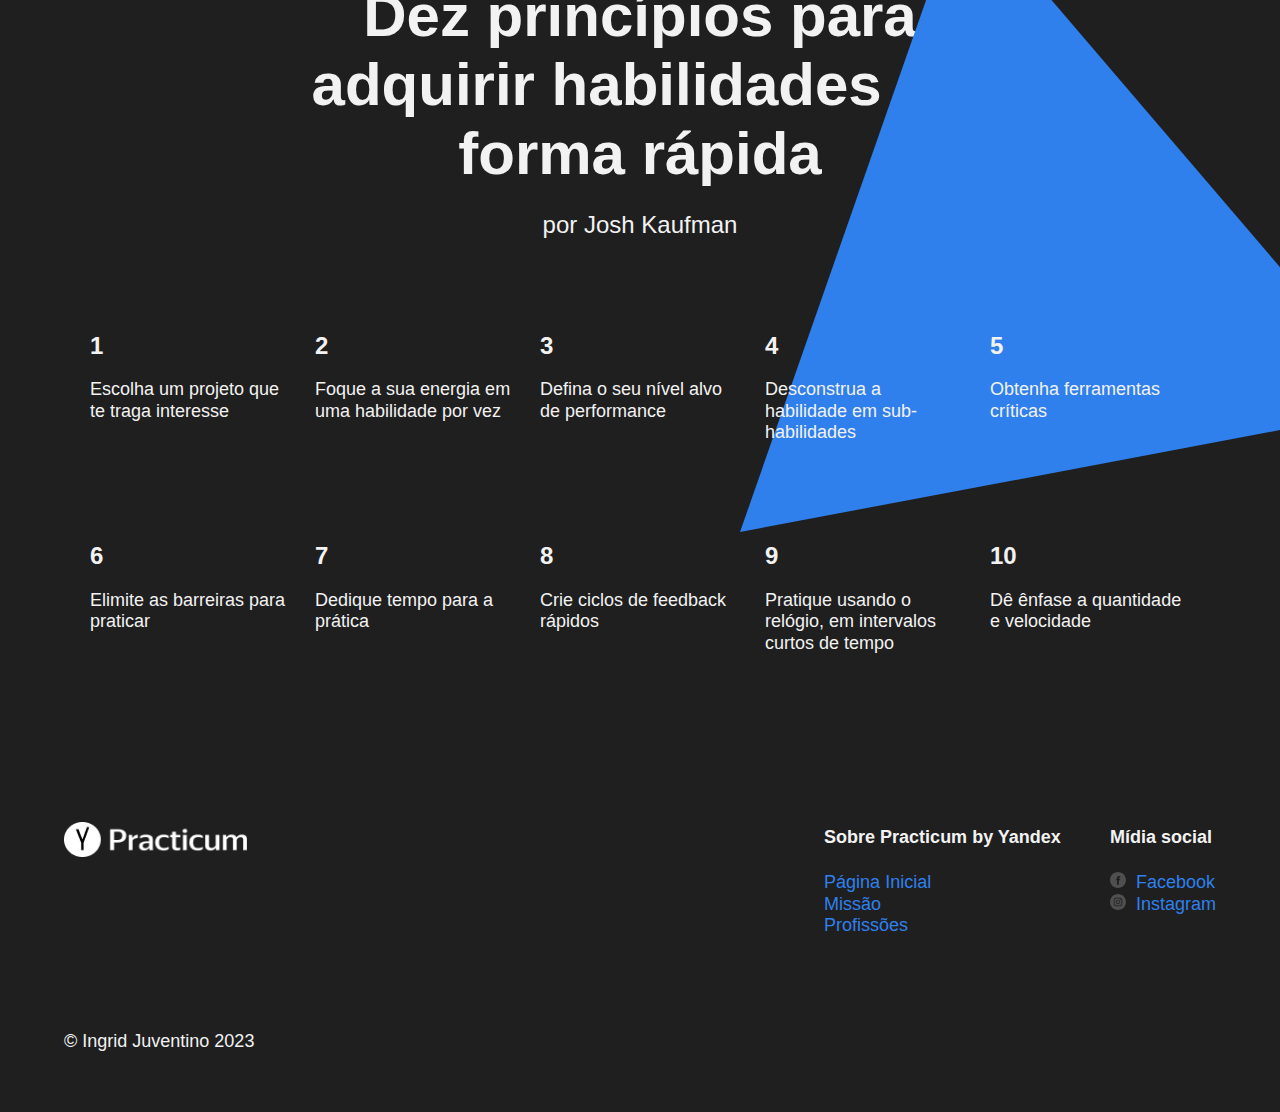
==== commit 47308a70: "Nova atualização do meu projeto" ====
--- a/index.html
+++ b/index.html
@@ -30,8 +30,8 @@
       </section>
 
        <section class="digits">
-        <h2 class="digits-title">Fatos e números</h2>
-        <h3 class="digits-subtitle">Sobre o cérebro e o aprendizado</h3>
+        <h2 class="section-title">Fatos e números</h2>
+        <h3 class="section-subtitle">Sobre o cérebro e o aprendizado</h3>
         <ul class="table">
           <li class="table__cell">
             <h3 class="table__heading">86 bilhões</h3>
@@ -78,8 +78,8 @@
       </section>
 
       <section class="kaufman">
-        <h1 class="kaufman__title kaufan__title_theme_dark">Dez princípios para adquirir habilidades de forma rápida</h1>
-        <h2 class="kaufman__subtitle kaufman__subtitle_theme_dark">por Josh Kaufman</h2>
+        <h1 class="section-title kaufan-title_theme_dark">Dez princípios para adquirir habilidades de forma rápida</h1>
+        <h2 class="section-subtitle kaufman-subtitle_theme_dark">por Josh Kaufman</h2>
         <ul class="table table_theme_dark">
           <li class="table__cell table__cell_theme_dark">
             <h3 class="table__heading table__heading_theme_dark">1</h3>
--- a/styles/style.css
+++ b/styles/style.css
@@ -12,7 +12,7 @@
   display: flex;
   position: relative;
   background-color: #f2f2f2;
-  overflow: auto;
+  overflow: hidden;
 }
 
 .logo_place_header{
@@ -97,7 +97,7 @@
   min-width: 784px;
   display: flex;
   flex-direction: column;
-  gap: auto;
+  gap: 30px;
 }
 
 .two-columns__paragraph{
@@ -121,7 +121,7 @@
   flex-direction: column;
 }
 
-.digits-title{
+.section-title{
   text-align: center;
   margin: 0 0 20px 0;
   width: 60%;
@@ -130,7 +130,7 @@
   font-weight: bold;
   }
 
-  .digits-subtitle{
+  .section-subtitle{
     text-align: center;
     width: 60%;
     line-height: 34px;
@@ -171,12 +171,11 @@
   .feynman{
     background-color: #f2f2f2;
     height: 790px;
-    margin-top: 100px;
     position: relative;
     display: flex;
     align-items: center;
-    justify-content: flex-start;
     flex-direction: column;
+    padding-top: 100px;
     border: 0;
   }
 
@@ -227,20 +226,20 @@
     justify-content: center;
     flex-direction: column;
     overflow: hidden;
-  }
-
-  .kaufan__title_theme_dark{
-    color: #f2f2f2;
-  }
-
-  .kaufman__subtitle_theme_dark{
+    padding: 90px 0 90px 0;
+  }
+
+  .kaufan-title_theme_dark{
+    color: #f2f2f2;
+  }
+
+  .kaufman-subtitle_theme_dark{
     color: #f2f2f2;
   }
 
   .table_theme_dark{
-    margin-top: 0;
+    margin-top: 90px;
     row-gap: 80px;
-    z-index: 4;
   }
 
   .table__cell_theme_dark{
@@ -249,12 +248,14 @@
 
   .table__heading_theme_dark{
     color: #f2f2f2;
-    z-index:4;
+    position: relative;
+    z-index:1;
   }
 
   .table__text_theme_dark{
     color: #f2f2f2;
-    z-index:4;
+    position: relative;
+    z-index:1;
   }
 
   .kaufman__triangle{
